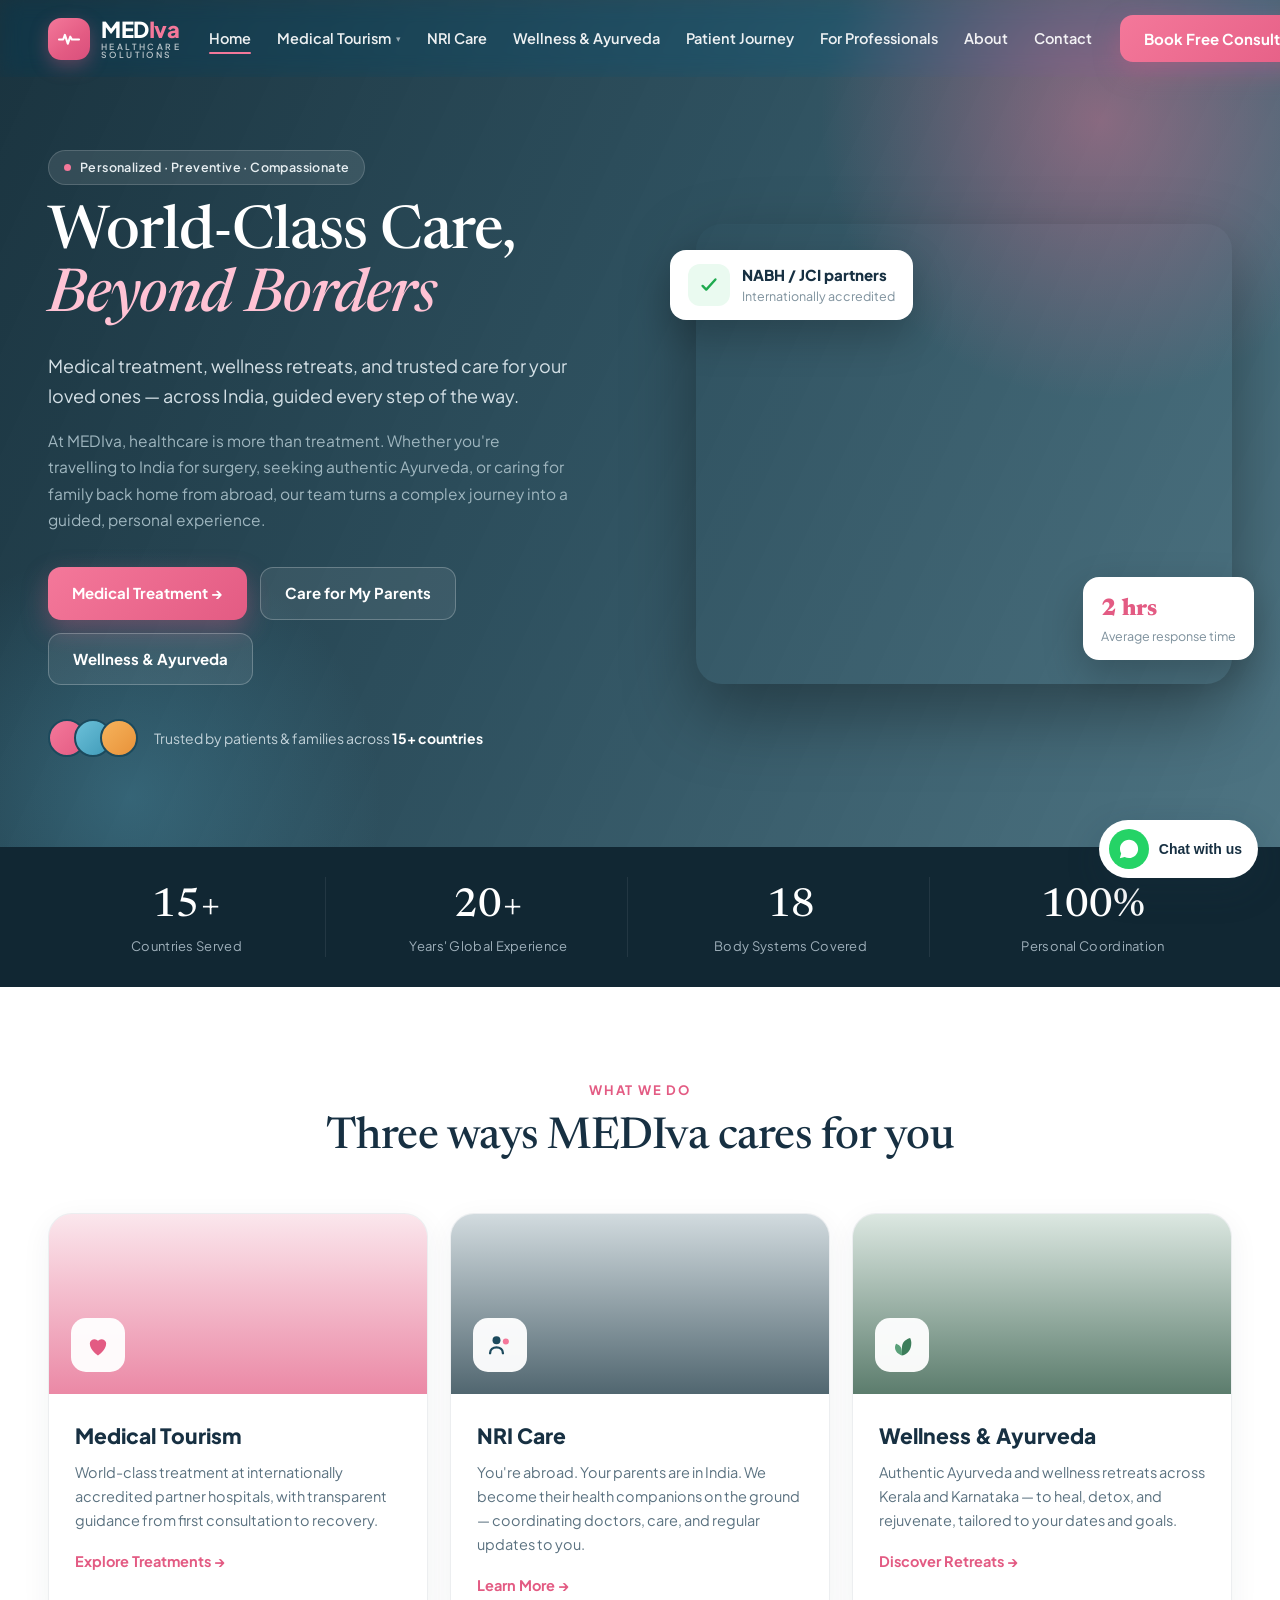
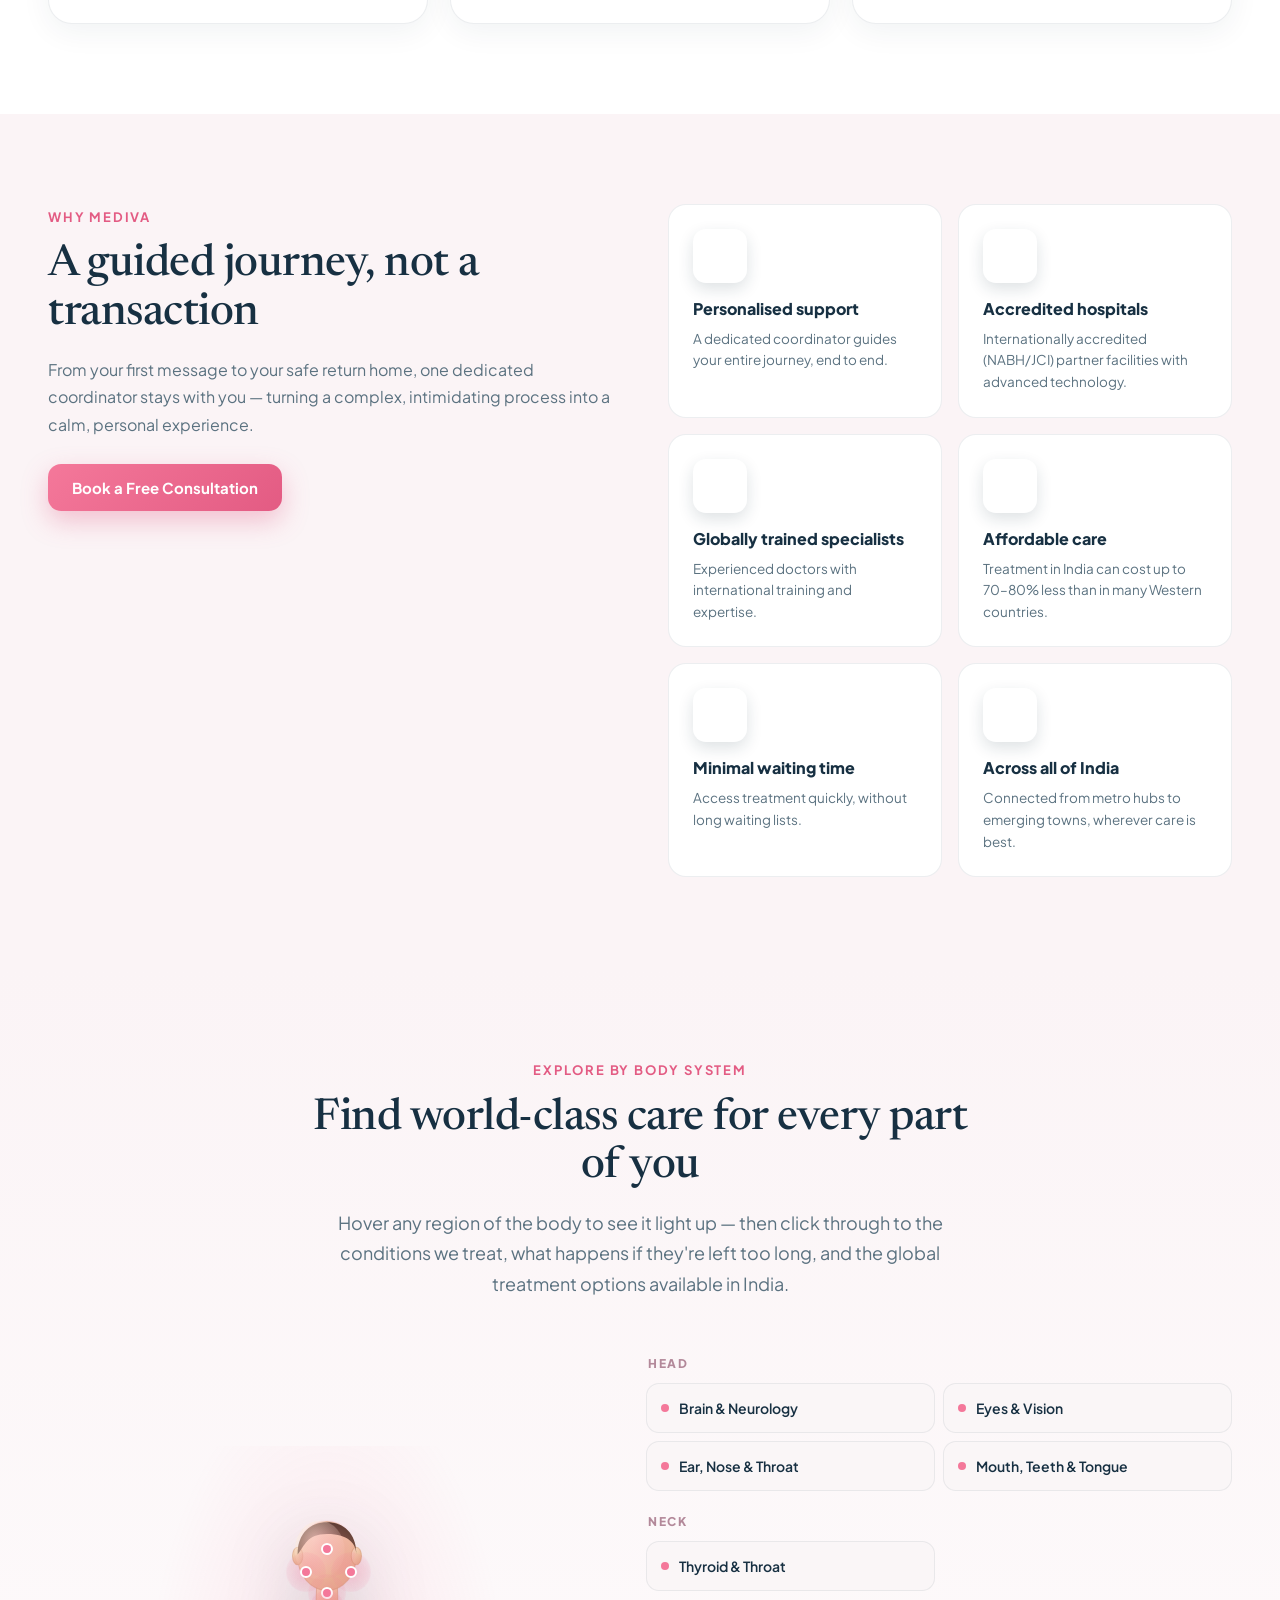
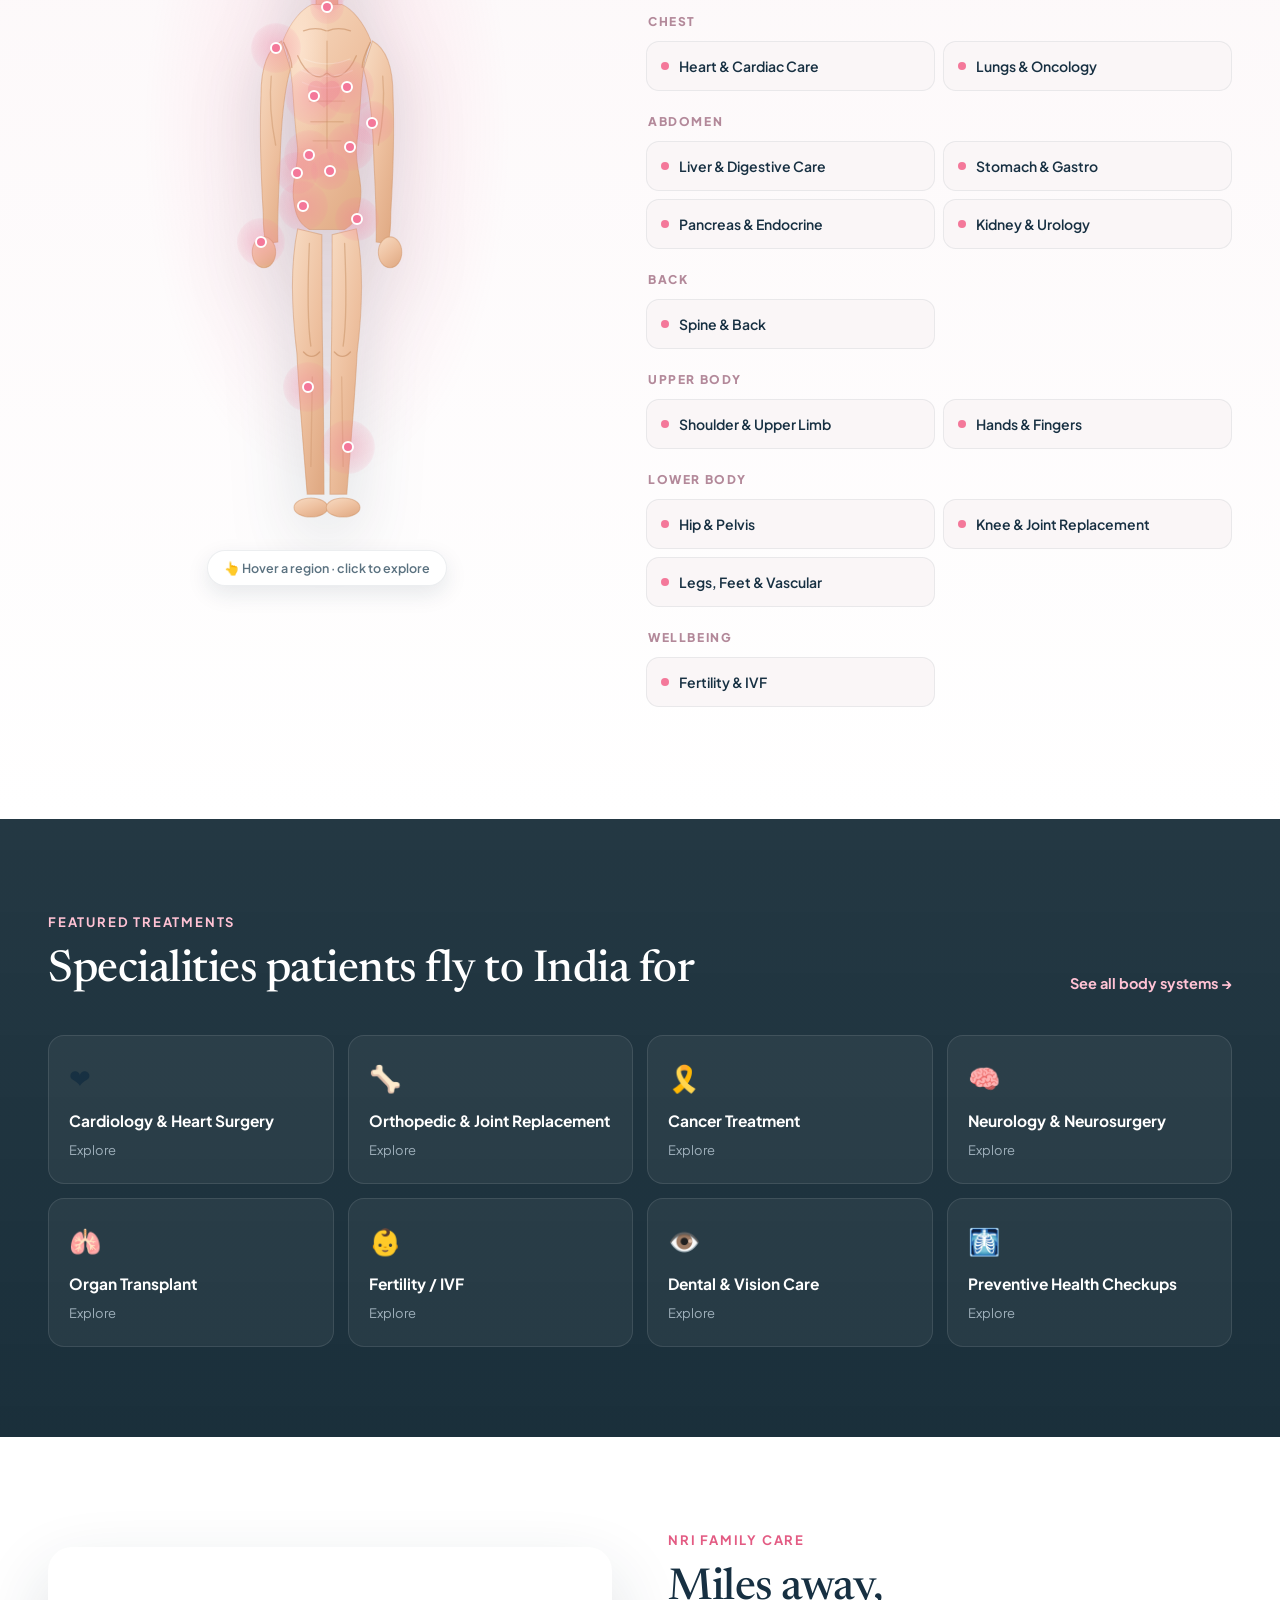
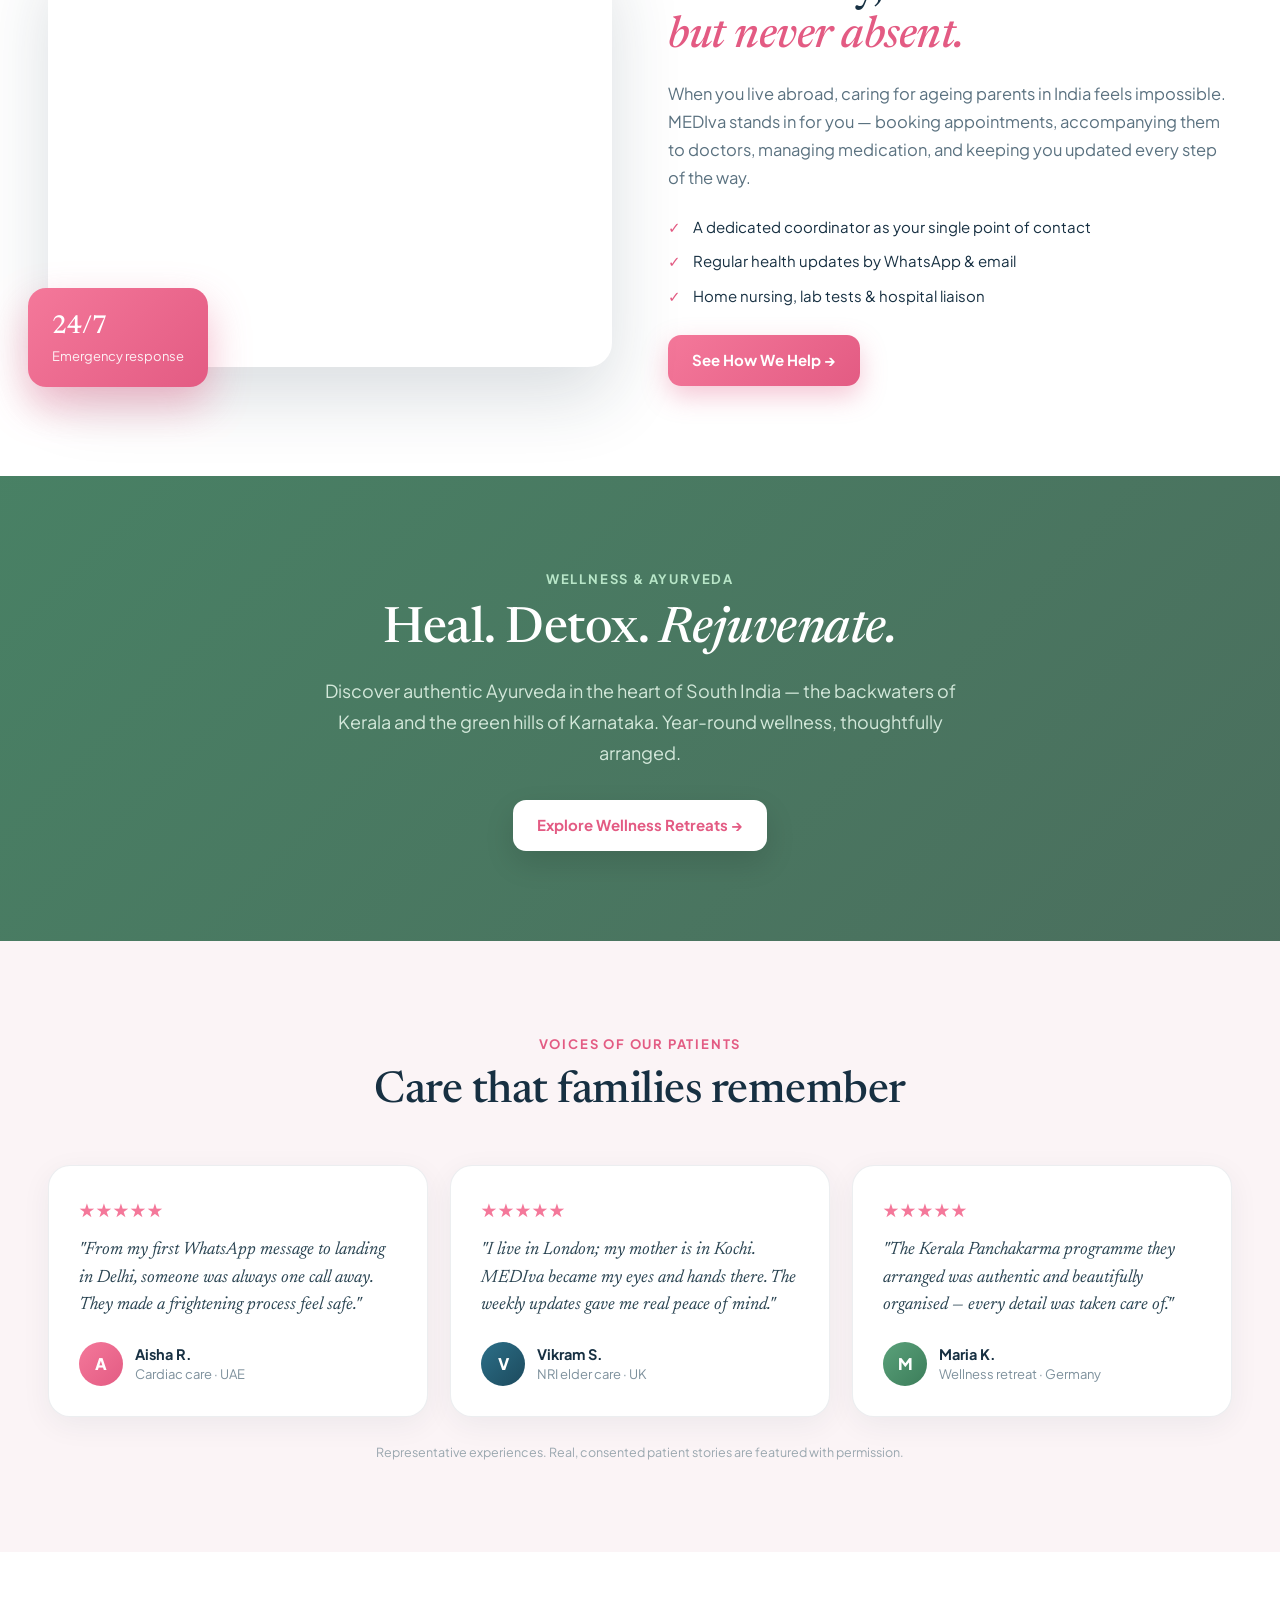
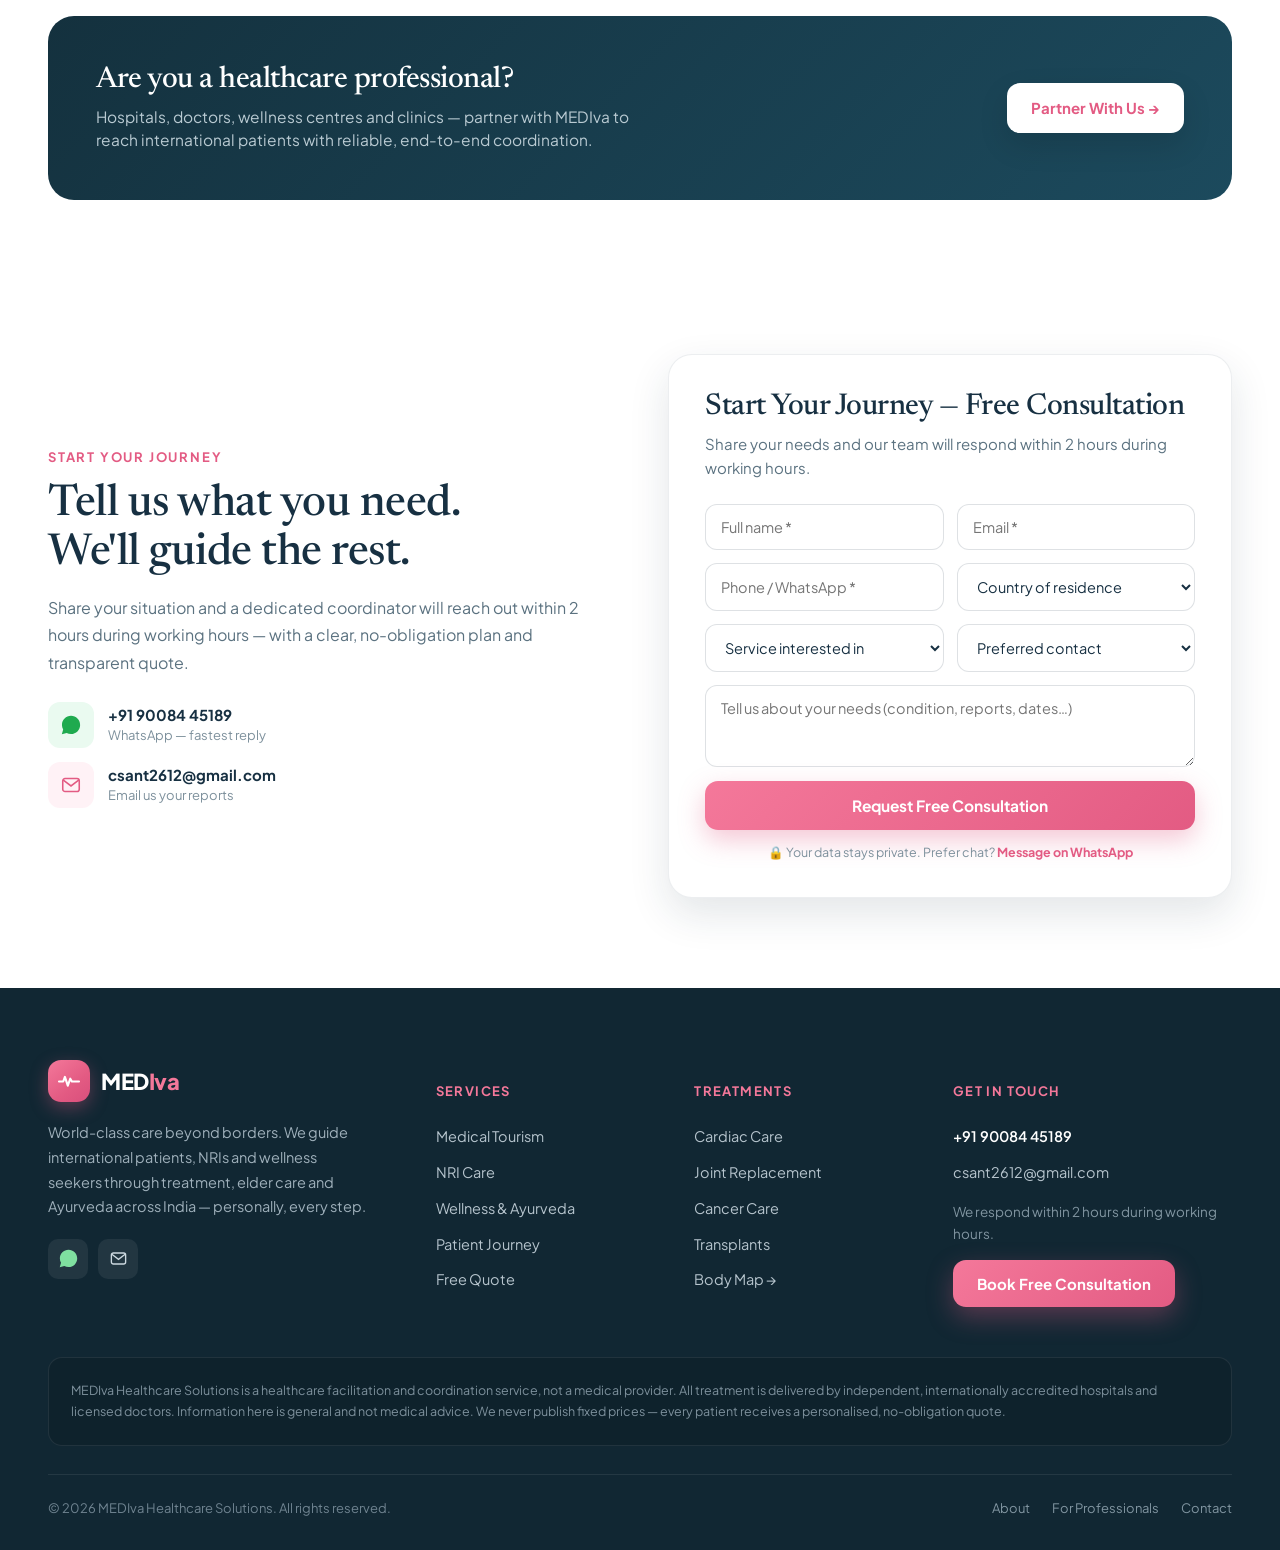
==== index.html @ e484f948 "Add files via upload" ====
<!DOCTYPE html>
<html lang="en">
<head>
<meta charset="utf-8">
<meta name="viewport" content="width=device-width, initial-scale=1">
<title>MEDIva Healthcare Solutions — World-Class Care, Beyond Borders</title>
<meta name="description" content="Medical tourism, NRI elder care, and authentic Ayurveda wellness across India. Accredited hospitals, transparent pricing, personal guidance from first message to safe return home.">
<link rel="icon" type="image/svg+xml" href="assets/img/favicon.svg">
<link rel="preconnect" href="https://fonts.googleapis.com">
<link rel="preconnect" href="https://fonts.gstatic.com" crossorigin>
<link href="https://fonts.googleapis.com/css2?family=Newsreader:ital,opsz,wght@0,6..72,400;0,6..72,500;0,6..72,600;1,6..72,400;1,6..72,500&family=Plus+Jakarta+Sans:wght@400;500;600;700;800&display=swap" rel="stylesheet">
<link rel="stylesheet" href="assets/css/styles.css">
</head>
<body data-active="Home" data-hero-transparent>
<header id="site-header"></header>
<main>

<section class="hero" style="background:linear-gradient(115deg,rgba(18,44,56,.97),rgba(24,62,78,.9) 48%,rgba(34,82,100,.8)),url(https://images.unsplash.com/photo-1519494026892-80bbd2d6fd0d?auto=format&fit=crop&w=1600&q=70) center/cover">
  <div class="container">
    <div class="hero-grid">
      <div>
        <span class="badge lower"><span class="dot"></span>Personalized · Preventive · Compassionate</span>
        <h1 class="display on-dark">World-Class Care, <span class="italic">Beyond Borders</span></h1>
        <p class="lead on-dark" style="margin:22px 0 16px;max-width:540px">Medical treatment, wellness retreats, and trusted care for your loved ones — across India, guided every step of the way.</p>
        <p style="font-size:15.5px;line-height:1.7;color:#9fb6bf;max-width:520px">At MEDIva, healthcare is more than treatment. Whether you're travelling to India for surgery, seeking authentic Ayurveda, or caring for family back home from abroad, our team turns a complex journey into a guided, personal experience.</p>
        <div class="hero-cta">
          <a class="btn btn-primary" href="medical-tourism.html">Medical Treatment →</a>
          <a class="btn btn-ghost" href="nri-care.html">Care for My Parents</a>
          <a class="btn btn-ghost" href="wellness.html">Wellness & Ayurveda</a>
        </div>
        <div class="hero-trust">
          <div class="avatars"><span style="background:linear-gradient(135deg,#f4789a,#e35b83)"></span><span style="background:linear-gradient(135deg,#6cc1da,#3f9ab8)"></span><span style="background:linear-gradient(135deg,#f6b35c,#e8923a)"></span></div>
          <span style="font-size:14px;color:#c2d2d9">Trusted by patients & families across <strong style="color:#fff">15+ countries</strong></span>
        </div>
      </div>
      <div style="position:relative">
        <div class="hero-photo" style="background-image:url(https://images.unsplash.com/photo-1631815588090-d4bfec5b1ccb?auto=format&fit=crop&w=1100&q=72)"></div>
        <div class="float-card" style="top:26px;left:-26px;display:flex;align-items:center;gap:12px">
          <span style="width:42px;height:42px;border-radius:12px;background:#eafaf0;display:inline-flex;align-items:center;justify-content:center"><svg width="22" height="22" viewBox="0 0 24 24" fill="none"><path d="M5 13l4 4 10-11" stroke="#1faa4f" stroke-width="2.6" stroke-linecap="round" stroke-linejoin="round"/></svg></span>
          <div><div style="font-weight:800;font-size:15px;color:#173042">NABH / JCI partners</div><div style="font-size:12.5px;color:#7d909c">Internationally accredited</div></div>
        </div>
        <div class="float-card" style="bottom:24px;right:-22px"><div style="font-weight:800;font-size:24px;color:#e35b83;font-family:var(--serif)">2&nbsp;hrs</div><div style="font-size:12.5px;color:#7d909c">Average response time</div></div>
      </div>
    </div>
  </div>
</section>

<section class="counters"><div class="container"><div class="counters-grid">
  <div class="counter"><div class="num" data-count="15" data-suffix="+">15+</div><div class="lbl">Countries Served</div></div>
  <div class="counter"><div class="num" data-count="20" data-suffix="+">20+</div><div class="lbl">Years' Global Experience</div></div>
  <div class="counter"><div class="num" data-count="18" data-suffix="">18</div><div class="lbl">Body Systems Covered</div></div>
  <div class="counter"><div class="num">100%</div><div class="lbl">Personal Coordination</div></div>
</div></div></section>

<section class="section"><div class="container">
  <div class="text-center measure" style="margin-bottom:50px"><span class="eyebrow">What We Do</span><h2 class="display">Three ways MEDIva cares for you</h2></div>
  <div class="grid cols-3">
    <a class="svc-card" href="medical-tourism.html"><div class="svc-media" style="background-image:linear-gradient(180deg,rgba(227,91,131,.15),rgba(227,91,131,.72)),url(https://images.unsplash.com/photo-1551601651-2a8555f1a136?auto=format&fit=crop&w=800&q=70)"><span class="icon"><svg width="28" height="28" viewBox="0 0 24 24" fill="none"><path d="M12 21s-7-4.5-7-10a4 4 0 0 1 7-2.6A4 4 0 0 1 19 11c0 5.5-7 10-7 10z" fill="#e35b83"/></svg></span></div><div class="svc-body"><h3>Medical Tourism</h3><p>World-class treatment at internationally accredited partner hospitals, with transparent guidance from first consultation to recovery.</p><span class="svc-link">Explore Treatments <span class="arrow">→</span></span></div></a>
    <a class="svc-card" href="nri-care.html"><div class="svc-media" style="background-image:linear-gradient(180deg,rgba(28,74,93,.2),rgba(20,49,62,.74)),url(https://images.unsplash.com/photo-1576765608535-5f04d1e3f289?auto=format&fit=crop&w=800&q=70)"><span class="icon"><svg width="28" height="28" viewBox="0 0 24 24" fill="none"><circle cx="9" cy="8" r="3.4" fill="#1c4a5d"/><path d="M3.5 19c0-3 2.5-5 5.5-5s5.5 2 5.5 5" stroke="#1c4a5d" stroke-width="2" stroke-linecap="round"/><circle cx="17" cy="9" r="2.6" fill="#f4789a"/></svg></span></div><div class="svc-body"><h3>NRI Care</h3><p>You're abroad. Your parents are in India. We become their health companions on the ground — coordinating doctors, care, and regular updates to you.</p><span class="svc-link">Learn More <span class="arrow">→</span></span></div></a>
    <a class="svc-card" href="wellness.html"><div class="svc-media" style="background-image:linear-gradient(180deg,rgba(60,125,90,.18),rgba(35,79,58,.74)),url(https://images.unsplash.com/photo-1544161515-4ab6ce6db874?auto=format&fit=crop&w=800&q=70)"><span class="icon"><svg width="28" height="28" viewBox="0 0 24 24" fill="none"><path d="M12 21c5-1 8-5 8-11 0-2-1-4-1-4s-4 1-6 4c-1.6 2.4-1 8-1 11z" fill="#3c7d5a"/><path d="M12 21c-3-1-6-3-6-7 0-1.5 1-3 1-3s3 1 4 3c1 1.8 1 5 1 7z" fill="#5aa17a"/></svg></span></div><div class="svc-body"><h3>Wellness & Ayurveda</h3><p>Authentic Ayurveda and wellness retreats across Kerala and Karnataka — to heal, detox, and rejuvenate, tailored to your dates and goals.</p><span class="svc-link">Discover Retreats <span class="arrow">→</span></span></div></a>
  </div>
</div></section>

<section class="section bg-tint"><div class="container">
  <div class="split" style="align-items:start">
    <div style="position:sticky;top:110px">
      <span class="eyebrow">Why MEDIva</span><h2 class="display" style="margin-bottom:18px">A guided journey, not a transaction</h2>
      <p class="lead" style="font-size:16px;margin-bottom:26px">From your first message to your safe return home, one dedicated coordinator stays with you — turning a complex, intimidating process into a calm, personal experience.</p>
      <button class="btn btn-primary" data-book>Book a Free Consultation</button>
    </div>
    <div class="grid cols-2 gap-md">
      <div class="feature"><div class="thumb" style="background-image:url(https://images.unsplash.com/photo-1622253692010-333f2da6031d?auto=format&fit=crop&w=200&q=70)"></div><h4>Personalised support</h4><p>A dedicated coordinator guides your entire journey, end to end.</p></div><div class="feature"><div class="thumb" style="background-image:url(https://images.unsplash.com/photo-1538108149393-fbbd81895907?auto=format&fit=crop&w=200&q=70)"></div><h4>Accredited hospitals</h4><p>Internationally accredited (NABH/JCI) partner facilities with advanced technology.</p></div><div class="feature"><div class="thumb" style="background-image:url(https://images.unsplash.com/photo-1612531386530-97286d97c2d2?auto=format&fit=crop&w=200&q=70)"></div><h4>Globally trained specialists</h4><p>Experienced doctors with international training and expertise.</p></div><div class="feature"><div class="thumb" style="background-image:url(https://images.unsplash.com/photo-1576091160550-2173dba999ef?auto=format&fit=crop&w=200&q=70)"></div><h4>Affordable care</h4><p>Treatment in India can cost up to 70–80% less than in many Western countries.</p></div><div class="feature"><div class="thumb" style="background-image:url(https://images.unsplash.com/photo-1519494026892-80bbd2d6fd0d?auto=format&fit=crop&w=200&q=70)"></div><h4>Minimal waiting time</h4><p>Access treatment quickly, without long waiting lists.</p></div><div class="feature"><div class="thumb" style="background-image:url(https://images.unsplash.com/photo-1666214280557-f1b5022eb634?auto=format&fit=crop&w=200&q=70)"></div><h4>Across all of India</h4><p>Connected from metro hubs to emerging towns, wherever care is best.</p></div>
    </div>
  </div>
</div></section>

<section class="section bodymap" id="bodymap"><div class="container">
  <div class="text-center measure" style="margin-bottom:56px"><span class="eyebrow">Explore by Body System</span><h2 class="display">Find world-class care for every part of you</h2><p class="lead" style="margin-top:16px">Hover any region of the body to see it light up — then click through to the conditions we treat, what happens if they're left too long, and the global treatment options available in India.</p></div>
  <div class="bodymap-grid">
    <div class="figure-wrap"><div class="figure" id="bodymap-figure"></div></div>
    <div id="bodymap-list"></div>
  </div>
</div></section>

<section class="section" style="background:linear-gradient(rgba(17,39,51,.92),rgba(17,39,51,.96)),url(https://images.unsplash.com/photo-1581595220892-b0739db3ba8c?auto=format&fit=crop&w=1600&q=70) center/cover">
  <div class="container">
    <div style="display:flex;justify-content:space-between;align-items:flex-end;flex-wrap:wrap;gap:18px;margin-bottom:40px">
      <div><span class="eyebrow on-dark">Featured Treatments</span><h2 class="display on-dark">Specialities patients fly to India for</h2></div>
      <a href="#bodymap" style="font-weight:700;font-size:14.5px;color:#ffc2d4;text-decoration:none">See all body systems →</a>
    </div>
    <div class="grid cols-4 gap-sm">
      <a class="treat-card" href="body-part.html?part=heart"><div class="emoji">❤️</div><h4>Cardiology & Heart Surgery</h4><span>Explore <span class="go">→</span></span></a><a class="treat-card" href="body-part.html?part=knee"><div class="emoji">🦴</div><h4>Orthopedic & Joint Replacement</h4><span>Explore <span class="go">→</span></span></a><a class="treat-card" href="body-part.html?part=lungs"><div class="emoji">🎗️</div><h4>Cancer Treatment</h4><span>Explore <span class="go">→</span></span></a><a class="treat-card" href="body-part.html?part=brain"><div class="emoji">🧠</div><h4>Neurology & Neurosurgery</h4><span>Explore <span class="go">→</span></span></a><a class="treat-card" href="body-part.html?part=kidney"><div class="emoji">🫁</div><h4>Organ Transplant</h4><span>Explore <span class="go">→</span></span></a><a class="treat-card" href="body-part.html?part=fertility"><div class="emoji">👶</div><h4>Fertility / IVF</h4><span>Explore <span class="go">→</span></span></a><a class="treat-card" href="body-part.html?part=eyes"><div class="emoji">👁️</div><h4>Dental & Vision Care</h4><span>Explore <span class="go">→</span></span></a><a class="treat-card" href="body-part.html?part=stomach"><div class="emoji">🩻</div><h4>Preventive Health Checkups</h4><span>Explore <span class="go">→</span></span></a>
    </div>
  </div>
</section>

<section class="section"><div class="container">
  <div class="split">
    <div style="position:relative">
      <div class="split-photo" style="background-image:url(https://images.unsplash.com/photo-1576765608535-5f04d1e3f289?auto=format&fit=crop&w=1000&q=72)"></div>
      <div style="position:absolute;bottom:-20px;left:-20px;background:linear-gradient(135deg,#f4789a,#e35b83);border-radius:18px;padding:20px 24px;box-shadow:0 18px 40px rgba(227,91,131,.4);color:#fff"><div style="font-family:var(--serif);font-size:26px;font-weight:500">24/7</div><div style="font-size:13px;opacity:.9">Emergency response</div></div>
    </div>
    <div>
      <span class="eyebrow">NRI Family Care</span>
      <h2 class="display" style="margin-bottom:18px">Miles away,<br><span class="italic">but never absent.</span></h2>
      <p class="lead" style="font-size:16.5px;margin-bottom:24px">When you live abroad, caring for ageing parents in India feels impossible. MEDIva stands in for you — booking appointments, accompanying them to doctors, managing medication, and keeping you updated every step of the way.</p>
      <ul class="checklist" style="margin-bottom:28px">
        <li><span class="tick">✓</span><span>A dedicated coordinator as your single point of contact</span></li>
        <li><span class="tick">✓</span><span>Regular health updates by WhatsApp & email</span></li>
        <li><span class="tick">✓</span><span>Home nursing, lab tests & hospital liaison</span></li>
      </ul>
      <a class="btn btn-primary" href="nri-care.html">See How We Help →</a>
    </div>
  </div>
</div></section>

<section class="section" style="background:linear-gradient(135deg,rgba(47,111,79,.88),rgba(35,79,58,.82)),url(https://images.unsplash.com/photo-1506126613408-eca07ce68773?auto=format&fit=crop&w=1600&q=70) center/cover">
  <div class="container-narrow text-center">
    <span class="eyebrow on-green">Wellness & Ayurveda</span>
    <h2 class="display on-dark" style="font-size:clamp(34px,4vw,50px)">Heal. Detox. <span class="italic" style="color:#fff">Rejuvenate.</span></h2>
    <p class="lead on-dark" style="color:#d3e8da;margin:18px auto 32px;max-width:660px">Discover authentic Ayurveda in the heart of South India — the backwaters of Kerala and the green hills of Karnataka. Year-round wellness, thoughtfully arranged.</p>
    <a class="btn btn-white" href="wellness.html">Explore Wellness Retreats →</a>
  </div>
</section>

<section class="section bg-tint"><div class="container">
  <div class="text-center measure" style="margin-bottom:48px"><span class="eyebrow">Voices of Our Patients</span><h2 class="display">Care that families remember</h2></div>
  <div class="grid cols-3">
    <div class="quote-card"><div class="stars">★★★★★</div><p>"From my first WhatsApp message to landing in Delhi, someone was always one call away. They made a frightening process feel safe."</p><div class="quote-who"><span class="quote-av" style="background:linear-gradient(135deg,#f4789a,#e35b83)">A</span><div><div class="nm">Aisha R.</div><div class="mt">Cardiac care · UAE</div></div></div></div><div class="quote-card"><div class="stars">★★★★★</div><p>"I live in London; my mother is in Kochi. MEDIva became my eyes and hands there. The weekly updates gave me real peace of mind."</p><div class="quote-who"><span class="quote-av" style="background:linear-gradient(135deg,#2c6f88,#1c4a5d)">V</span><div><div class="nm">Vikram S.</div><div class="mt">NRI elder care · UK</div></div></div></div><div class="quote-card"><div class="stars">★★★★★</div><p>"The Kerala Panchakarma programme they arranged was authentic and beautifully organised — every detail was taken care of."</p><div class="quote-who"><span class="quote-av" style="background:linear-gradient(135deg,#5aa17a,#3c7d5a)">M</span><div><div class="nm">Maria K.</div><div class="mt">Wellness retreat · Germany</div></div></div></div>
  </div>
  <p class="text-center" style="font-size:12.5px;color:#9aa7af;margin-top:26px">Representative experiences. Real, consented patient stories are featured with permission.</p>
</div></section>

<section class="section-sm"><div class="container"><div class="pro-strip">
  <div><h3 class="display on-dark" style="font-size:30px;margin-bottom:8px">Are you a healthcare professional?</h3><p style="font-size:15.5px;color:#b9cad2;max-width:560px">Hospitals, doctors, wellness centres and clinics — partner with MEDIva to reach international patients with reliable, end-to-end coordination.</p></div>
  <a class="btn btn-white" href="professionals.html">Partner With Us →</a>
</div></div></section>

<section class="section"><div class="container">
  <div class="split">
    <div>
      <span class="eyebrow">Start Your Journey</span>
      <h2 class="display" style="margin-bottom:16px">Tell us what you need.<br>We'll guide the rest.</h2>
      <p class="lead" style="font-size:16px;margin-bottom:26px">Share your situation and a dedicated coordinator will reach out within 2 hours during working hours — with a clear, no-obligation plan and transparent quote.</p>
      <div style="display:flex;flex-direction:column;gap:14px">
        <a href="https://wa.me/919008445189?text=Hello%20MEDIva!%20I'd%20like%20a%20free%20consultation." target="_blank" rel="noopener" style="display:flex;align-items:center;gap:14px;text-decoration:none"><span style="width:46px;height:46px;border-radius:12px;background:#eafaf0;display:inline-flex;align-items:center;justify-content:center"><svg width="22" height="22" viewBox="0 0 24 24" fill="#1faa4f"><path d="M12.04 2C6.58 2 2.13 6.45 2.13 11.91c0 1.75.46 3.45 1.32 4.95L2 22l5.25-1.38c1.45.79 3.08 1.21 4.79 1.21 5.46 0 9.91-4.45 9.91-9.91C21.95 6.45 17.5 2 12.04 2z"/></svg></span><div><div style="font-weight:700;font-size:15px;color:#173042">+91 90084 45189</div><div style="font-size:13px;color:#7d909c">WhatsApp — fastest reply</div></div></a>
        <a href="mailto:csant2612@gmail.com" style="display:flex;align-items:center;gap:14px;text-decoration:none"><span style="width:46px;height:46px;border-radius:12px;background:#fff2f6;display:inline-flex;align-items:center;justify-content:center"><svg width="22" height="22" viewBox="0 0 24 24" fill="none"><rect x="3" y="5" width="18" height="14" rx="2.5" stroke="#e35b83" stroke-width="1.7"/><path d="M4 7l8 6 8-6" stroke="#e35b83" stroke-width="1.7" stroke-linecap="round"/></svg></span><div><div style="font-weight:700;font-size:15px;color:#173042">csant2612@gmail.com</div><div style="font-size:13px;color:#7d909c">Email us your reports</div></div></a>
      </div>
    </div>
    <div data-enquiry-wrap>
  <div class="form-card" data-enquiry data-service="">
    <h3 class="display" style="font-size:30px;margin-bottom:8px">Start Your Journey — Free Consultation</h3>
    <p style="font-size:15px;color:var(--slate);line-height:1.6;margin-bottom:24px">Share your needs and our team will respond within 2 hours during working hours.</p>
    <div class="form-row"><input class="field" name="name" placeholder="Full name *"><input class="field" name="email" placeholder="Email *"></div>
    <div class="form-row"><input class="field" name="phone" placeholder="Phone / WhatsApp *">
      <select class="field" name="country"><option value="">Country of residence</option><option>UAE</option><option>UK</option><option>Nigeria</option><option>Kenya</option><option>USA</option><option>Canada</option><option>Germany</option><option>Australia</option><option>India</option><option>Other</option></select></div>
    <div class="form-row"><select class="field" name="service"><option value="">Service interested in</option><option>Medical Treatment</option><option>NRI Care</option><option>Wellness & Ayurveda</option><option>Professional Partnership</option></select>
      <select class="field" name="contact"><option value="">Preferred contact</option><option>WhatsApp</option><option>Email</option><option>Call</option></select></div>
    <textarea class="field" name="message" rows="3" placeholder="Tell us about your needs (condition, reports, dates…)" style="margin-bottom:8px"></textarea>
    <div class="form-error hidden" data-err></div>
    <button class="btn btn-primary btn-block btn-lg" type="button" data-submit>Request Free Consultation</button>
    <p class="form-note">🔒 Your data stays private. Prefer chat? <a href="https://wa.me/919008445189?text=Hello%20MEDIva!%20I'd%20like%20a%20free%20consultation." target="_blank" rel="noopener">Message on WhatsApp</a></p>
  </div>
  <div class="form-card form-success hidden" data-enquiry-success>
    <div class="ok"><svg width="34" height="34" viewBox="0 0 24 24" fill="none"><path d="M5 13l4 4 10-11" stroke="#1faa4f" stroke-width="2.6" stroke-linecap="round" stroke-linejoin="round"/></svg></div>
    <h3 class="display" style="font-size:26px;margin-bottom:10px">Thank you — message ready to send</h3>
    <p style="font-size:14.5px;line-height:1.65;color:var(--slate);margin:0 auto 20px;max-width:360px">Your request has reached the MEDIva team. We'll respond within 2 hours during working hours.</p>
    <a class="btn" style="background:#25d366;color:#fff" data-wa-final href="https://wa.me/919008445189?text=Hello%20MEDIva!%20I'd%20like%20a%20free%20consultation." target="_blank" rel="noopener">Also message on WhatsApp</a>
  </div>
</div>
  </div>
</div></section>

</main>
<footer id="site-footer"></footer>
<div id="site-chrome"></div>
<script src="assets/js/main.js"></script>
</body>
</html>
---- assets/css/styles.css ----
/* ===========================================================
   MEDIva Healthcare Solutions — production stylesheet
   Palette: pink #f4789a / #e35b83 · ink #173042 · cloud #fbf4f6
   Fonts: Newsreader (serif display) + Plus Jakarta Sans (UI)
   =========================================================== */

:root {
  --pink: #f4789a;
  --pink-deep: #e35b83;
  --pink-soft: #fff2f6;
  --pink-tint: #fbf4f6;
  --ink: #173042;
  --ink-2: #1c4a5d;
  --slate: #5b7280;
  --slate-2: #7d909c;
  --line: rgba(23, 48, 66, .08);
  --green: #3c7d5a;
  --green-2: #2f6f4f;
  --wa: #25d366;
  --shadow-sm: 0 8px 30px rgba(23, 48, 66, .06);
  --shadow-md: 0 16px 40px rgba(23, 48, 66, .12);
  --shadow-lg: 0 30px 70px rgba(23, 48, 66, .16);
  --maxw: 1240px;
  --maxw-narrow: 1080px;
  --serif: 'Newsreader', Georgia, serif;
  --sans: 'Plus Jakarta Sans', system-ui, sans-serif;
}

* { box-sizing: border-box; }
html { scroll-behavior: smooth; }
body {
  margin: 0;
  font-family: var(--sans);
  color: var(--ink);
  background: #fff;
  -webkit-font-smoothing: antialiased;
  line-height: 1.5;
}
img { max-width: 100%; display: block; }
a { color: inherit; }
h1, h2, h3, h4 { margin: 0; }
p { margin: 0; }
ul { margin: 0; padding: 0; list-style: none; }

/* ---------- layout primitives ---------- */
.container { max-width: var(--maxw); margin: 0 auto; padding: 0 28px; }
.container-narrow { max-width: var(--maxw-narrow); margin: 0 auto; padding: 0 28px; }
.section { padding: 90px 0; }
.section-sm { padding: 64px 0; }
.bg-tint { background: var(--pink-tint); }
.bg-ink { background: var(--ink); }
.text-center { text-align: center; }
.measure { max-width: 680px; margin-left: auto; margin-right: auto; }
.measure-wide { max-width: 720px; margin-left: auto; margin-right: auto; }

.eyebrow {
  display: inline-block;
  font-weight: 700; font-size: 13px;
  letter-spacing: 1.8px; text-transform: uppercase;
  color: var(--pink-deep); margin-bottom: 14px;
}
.eyebrow.on-dark { color: #ffc2d4; }
.eyebrow.on-green { color: #b8e6c8; }

.display {
  font-family: var(--serif); font-weight: 500; letter-spacing: -.5px;
  line-height: 1.1; color: var(--ink);
}
h1.display { font-size: clamp(38px, 5.4vw, 60px); line-height: 1.05; letter-spacing: -1px; }
h2.display { font-size: clamp(30px, 3.6vw, 44px); }
h3.display { font-size: clamp(24px, 2.6vw, 32px); }
.display .italic { font-style: italic; color: var(--pink-deep); }
.on-dark { color: #fff; }
.on-dark .italic { color: #ffc2d4; }
.lead { font-size: 18px; line-height: 1.7; color: var(--slate); }
.lead.on-dark { color: #d4e0e6; }

/* ---------- buttons ---------- */
.btn {
  display: inline-flex; align-items: center; gap: 8px;
  font-family: var(--sans); font-weight: 700; font-size: 15px;
  padding: 14px 24px; border-radius: 13px; border: none;
  cursor: pointer; text-decoration: none; transition: transform .2s, box-shadow .2s, background .2s;
  white-space: nowrap;
}
.btn-primary { color: #fff; background: linear-gradient(135deg, var(--pink), var(--pink-deep)); box-shadow: 0 10px 26px rgba(227, 91, 131, .34); }
.btn-primary:hover { transform: translateY(-2px); box-shadow: 0 14px 32px rgba(227, 91, 131, .44); }
.btn-white { color: var(--pink-deep); background: #fff; box-shadow: 0 12px 30px rgba(0, 0, 0, .12); }
.btn-white:hover { transform: translateY(-2px); }
.btn-ghost { color: #fff; background: rgba(255, 255, 255, .08); border: 1px solid rgba(255, 255, 255, .24); }
.btn-ghost:hover { background: rgba(255, 255, 255, .18); }
.btn-ink { color: var(--ink); background: #fff; }
.btn-block { width: 100%; justify-content: center; }
.btn-lg { padding: 15px 28px; font-size: 15.5px; }

/* ---------- header / nav ---------- */
.site-header {
  position: fixed; top: 0; left: 0; right: 0; z-index: 1000;
  transition: background .25s, box-shadow .25s, padding .25s;
  background: rgba(255, 255, 255, .9); box-shadow: 0 4px 24px rgba(23, 48, 66, .08);
  -webkit-backdrop-filter: saturate(140%) blur(10px); backdrop-filter: saturate(140%) blur(10px);
}
.site-header.transparent { background: transparent; box-shadow: none; }
.nav {
  max-width: var(--maxw); margin: 0 auto; padding: 15px 28px;
  display: grid; grid-template-columns: 1fr auto 1fr; align-items: center; gap: 16px;
  transition: padding .25s;
}
.site-header.scrolled .nav { padding: 9px 28px; }
.brand { display: inline-flex; align-items: center; gap: 11px; text-decoration: none; justify-self: start; }
.brand-mark {
  width: 42px; height: 42px; border-radius: 13px; flex: none;
  background: linear-gradient(140deg, var(--pink), var(--pink-deep) 60%, #d94f7c);
  display: inline-flex; align-items: center; justify-content: center;
  box-shadow: 0 6px 18px rgba(227, 91, 131, .35);
}
.brand-text { display: flex; flex-direction: column; line-height: 1; }
.brand-name { font-family: var(--sans); font-weight: 800; font-size: 22px; letter-spacing: -.5px; color: var(--ink); }
.brand-name .accent { color: var(--pink); }
.brand-sub { font-weight: 600; font-size: 8.5px; letter-spacing: 2.4px; text-transform: uppercase; color: var(--slate-2); margin-top: 3px; }
.site-header.transparent .brand-name { color: #fff; }
.site-header.transparent .brand-sub { color: rgba(255, 255, 255, .7); }

.nav-menu { justify-self: center; display: flex; align-items: center; gap: 2px; }
.nav-item { position: relative; }
.nav-link {
  position: relative; display: inline-flex; align-items: center; gap: 5px;
  padding: 9px 12px; font-weight: 600; font-size: 14.5px; color: var(--ink);
  text-decoration: none; border-radius: 9px; white-space: nowrap;
}
.site-header.transparent .nav-link { color: rgba(255, 255, 255, .92); }
.nav-link .caret { font-size: 9px; opacity: .6; }
.nav-link::after {
  content: ""; position: absolute; left: 12px; right: 12px; bottom: 4px;
  height: 2px; background: var(--pink); border-radius: 2px;
  transform: scaleX(0); transform-origin: left; transition: transform .22s;
}
.nav-link:hover::after, .nav-link.active::after { transform: scaleX(1); }
.nav-link.active { color: var(--pink-deep); }

.nav-drop {
  position: absolute; top: 100%; left: 50%; transform: translateX(-50%) translateY(8px);
  padding-top: 10px; opacity: 0; visibility: hidden; pointer-events: none;
  transition: opacity .18s, transform .18s, visibility .18s;
}
.nav-item:hover .nav-drop { opacity: 1; visibility: visible; transform: translateX(-50%) translateY(0); pointer-events: auto; }
.nav-drop-inner {
  background: #fff; border-radius: 16px; box-shadow: 0 18px 50px rgba(23, 48, 66, .16);
  border: 1px solid rgba(23, 48, 66, .07); padding: 8px; min-width: 250px;
}
.nav-drop a {
  display: block; padding: 11px 14px; border-radius: 10px;
  font-weight: 600; font-size: 14px; color: var(--ink); text-decoration: none;
  transition: background .15s, color .15s;
}
.nav-drop a:hover { background: var(--pink-soft); color: var(--pink-deep); }

.nav-actions { justify-self: end; display: flex; align-items: center; gap: 10px; }
.nav-wa {
  width: 42px; height: 42px; border-radius: 11px; display: none;
  align-items: center; justify-content: center;
  background: rgba(37, 211, 102, .13); border: 1px solid rgba(37, 211, 102, .27);
}
.burger { display: none; border: none; background: transparent; cursor: pointer; padding: 8px; }
.burger span { display: block; width: 24px; height: 2.5px; background: var(--ink); border-radius: 2px; margin: 5px 0; transition: background .2s; }
.site-header.transparent .burger span { background: #fff; }

.mobile-menu { display: none; background: #fff; border-top: 1px solid var(--line); padding: 12px 20px 22px; box-shadow: var(--shadow-md); }
.mobile-menu.open { display: block; }
.mobile-menu a { display: block; padding: 13px 8px; font-weight: 700; font-size: 16px; color: var(--ink); text-decoration: none; border-bottom: 1px solid var(--line); }
.mobile-menu .btn { margin-top: 16px; }

@media (max-width: 1080px) {
  .nav-menu { display: none; }
  .burger { display: block; }
  .nav .btn-book { display: none; }
  .nav-wa { display: inline-flex; }
}

/* ---------- hero ---------- */
.hero { position: relative; overflow: hidden; padding: 150px 0 90px; background: var(--ink); }
.hero-page { padding: 128px 0 72px; }
.hero::before, .hero::after { content: ""; position: absolute; border-radius: 50%; pointer-events: none; }
.hero::before { top: -180px; right: -120px; width: 600px; height: 600px; background: radial-gradient(circle, rgba(244, 120, 154, .42), transparent 66%); }
.hero::after { bottom: -220px; left: -140px; width: 540px; height: 540px; background: radial-gradient(circle, rgba(91, 180, 210, .28), transparent 66%); }
.hero > .container, .hero > .container-narrow { position: relative; z-index: 2; }
.hero-grid { display: grid; grid-template-columns: 1.05fr .95fr; gap: 56px; align-items: center; }
.hero-photo { width: 100%; height: 460px; border-radius: 26px; background-size: cover; background-position: center; box-shadow: 0 30px 70px rgba(0, 0, 0, .35); }

.badge {
  display: inline-flex; align-items: center; gap: 9px;
  background: rgba(244, 120, 154, .18); border: 1px solid rgba(244, 120, 154, .3);
  border-radius: 40px; padding: 7px 15px; margin-bottom: 18px;
  font-size: 12.5px; font-weight: 700; letter-spacing: 1.2px; text-transform: uppercase; color: #ffc2d4;
}
.badge .dot { width: 7px; height: 7px; border-radius: 50%; background: var(--pink); }
.badge.lower { text-transform: none; letter-spacing: .4px; font-weight: 600; color: #e7eef1; background: rgba(255, 255, 255, .1); border-color: rgba(255, 255, 255, .16); }

.hero-cta { display: flex; gap: 13px; flex-wrap: wrap; margin-top: 34px; }
.hero-trust { display: flex; align-items: center; gap: 16px; margin-top: 34px; }
.avatars { display: flex; }
.avatars span { width: 38px; height: 38px; border-radius: 50%; border: 2px solid var(--ink-2); }
.avatars span + span { margin-left: -12px; }

.float-card { position: absolute; background: #fff; border-radius: 16px; padding: 14px 18px; box-shadow: 0 16px 40px rgba(0, 0, 0, .22); }

/* ---------- counters band ---------- */
.counters { background: #112733; }
.counters-grid { display: grid; grid-template-columns: repeat(4, 1fr); gap: 24px; padding: 30px 0; }
.counter { text-align: center; }
.counter:not(:last-child) { border-right: 1px solid rgba(255, 255, 255, .08); }
.counter .num { font-family: var(--serif); font-weight: 500; font-size: 40px; color: #fff; }
.counter .lbl { font-size: 13px; color: #9fb0bb; letter-spacing: .3px; }

/* ---------- grids & cards ---------- */
.grid { display: grid; gap: 22px; }
.cols-2 { grid-template-columns: repeat(2, 1fr); }
.cols-3 { grid-template-columns: repeat(3, 1fr); }
.cols-4 { grid-template-columns: repeat(4, 1fr); }
.cols-5 { grid-template-columns: repeat(5, 1fr); }
.gap-sm { gap: 14px; }
.gap-md { gap: 16px; }

.card { background: #fff; border: 1px solid var(--line); border-radius: 22px; box-shadow: var(--shadow-sm); }
.card-pad { padding: 30px; }

.svc-card { background: #fff; border: 1px solid var(--line); border-radius: 24px; overflow: hidden; box-shadow: var(--shadow-sm); transition: transform .25s, box-shadow .25s; text-decoration: none; display: block; }
.svc-card:hover { transform: translateY(-6px); box-shadow: var(--shadow-lg); }
.svc-media { height: 180px; position: relative; display: flex; align-items: flex-end; padding: 22px; background-size: cover; background-position: center; }
.svc-media .icon { position: relative; width: 54px; height: 54px; border-radius: 15px; background: rgba(255, 255, 255, .95); display: inline-flex; align-items: center; justify-content: center; }
.svc-body { padding: 26px; }
.svc-body h3 { font-size: 21px; font-weight: 800; color: var(--ink); margin-bottom: 10px; }
.svc-body p { font-size: 14.5px; line-height: 1.65; color: var(--slate); margin-bottom: 16px; }
.svc-link { font-weight: 700; font-size: 14.5px; color: var(--pink-deep); }
.svc-card:hover .arrow { transform: translateX(4px); }
.arrow { display: inline-block; transition: transform .2s; }

.feature { background: #fff; border: 1px solid var(--line); border-radius: 18px; padding: 24px; }
.feature .thumb { width: 54px; height: 54px; border-radius: 13px; margin-bottom: 14px; background-size: cover; background-position: center; box-shadow: 0 6px 16px rgba(23, 48, 66, .14); }
.feature .ic { width: 46px; height: 46px; border-radius: 12px; background: var(--pink-soft); display: inline-flex; align-items: center; justify-content: center; font-size: 22px; margin-bottom: 14px; }
.feature h4 { font-size: 16px; font-weight: 800; color: var(--ink); margin-bottom: 7px; }
.feature p { font-size: 13.5px; line-height: 1.6; color: var(--slate); }

.treat-card { background: rgba(255, 255, 255, .05); border: 1px solid rgba(255, 255, 255, .1); border-radius: 16px; padding: 22px 20px; text-decoration: none; display: block; transition: background .22s, border-color .22s, transform .22s, box-shadow .22s; }
.treat-card .emoji { font-size: 26px; margin-bottom: 14px; }
.treat-card h4 { font-size: 15.5px; font-weight: 700; color: #fff; margin-bottom: 6px; line-height: 1.3; }
.treat-card span { font-size: 13px; color: #9fb0bb; }
.treat-card:hover { background: #fff; border-color: var(--pink); transform: translateY(-3px); box-shadow: var(--shadow-md); }
.treat-card:hover h4, .treat-card:hover span { color: var(--ink); }

/* on light treatment grid (medical tourism) */
.treat-card.light { background: #fff; border-color: var(--line); }
.treat-card.light h4 { color: var(--ink); }
.treat-card.light span { color: var(--slate-2); }
.treat-card.light:hover { box-shadow: var(--shadow-md); }
.treat-card .go { opacity: 0; transform: translateX(-4px); display: inline-block; transition: all .2s; color: var(--pink-deep); }
.treat-card:hover .go { opacity: 1; transform: translateX(0); }

/* ---------- split / band ---------- */
.split { display: grid; grid-template-columns: 1fr 1fr; gap: 56px; align-items: center; }
.split-photo { width: 100%; height: 420px; border-radius: 24px; background-size: cover; background-position: center; box-shadow: var(--shadow-lg); }
.checklist { display: flex; flex-direction: column; gap: 12px; }
.checklist li { display: flex; align-items: flex-start; gap: 12px; font-size: 15px; color: var(--ink); }
.checklist .tick { color: var(--pink-deep); font-weight: 800; }
.checklist.on-dark li { color: #dde7ec; }
.checklist.on-dark .tick { color: #ffc2d4; }

.cta-band { border-radius: 26px; padding: 56px 40px; text-align: center; background: linear-gradient(135deg, var(--pink), var(--pink-deep)); }
.panel-band { background: linear-gradient(135deg, #14313e, var(--ink-2)); border-radius: 26px; padding: 48px; }

/* ---------- body map ---------- */
.bodymap { background: linear-gradient(180deg, #fbf4f6, #fff); }
.bodymap-grid { display: grid; grid-template-columns: 1fr 1.05fr; gap: 40px; align-items: center; }
.figure-wrap { display: flex; justify-content: center; }
.figure { position: relative; width: 300px; height: 660px; flex: none; }
.figure-glow { position: absolute; inset: -10% -22% 2%; background: radial-gradient(ellipse at 50% 40%, rgba(244, 120, 154, .16), transparent 60%); }
.figure svg { position: absolute; inset: 0; filter: drop-shadow(0 22px 34px rgba(23, 48, 66, .18)); }
.hot { position: absolute; transform: translate(-50%, -50%); text-decoration: none; display: flex; align-items: center; justify-content: center; }
.hot:hover { z-index: 40; }
.blob { border-radius: 50%; display: flex; align-items: center; justify-content: center; transition: transform .32s cubic-bezier(.34, 1.56, .64, 1), background .3s; background: radial-gradient(circle, rgba(244, 120, 154, .34), rgba(244, 120, 154, .12) 65%, transparent 78%); }
.hot:hover .blob { transform: scale(1.32); background: radial-gradient(circle, rgba(244, 120, 154, .55), rgba(244, 120, 154, .24) 60%, transparent 80%); }
.node { width: 12px; height: 12px; border-radius: 50%; background: var(--pink); border: 2.5px solid #fff; animation: bmpulse 2.6s infinite; transition: transform .3s; }
.hot:hover .node { transform: scale(1.25); background: var(--pink-deep); }
@keyframes bmpulse { 0% { box-shadow: 0 0 0 0 rgba(244, 120, 154, .55); } 70% { box-shadow: 0 0 0 9px rgba(244, 120, 154, 0); } 100% { box-shadow: 0 0 0 0 rgba(244, 120, 154, 0); } }
.hot .tip { position: absolute; top: -38px; left: 50%; transform: translateX(-50%) translateY(6px); white-space: nowrap; background: var(--ink); color: #fff; font-weight: 700; font-size: 12px; padding: 6px 11px; border-radius: 9px; opacity: 0; pointer-events: none; transition: opacity .2s, transform .2s; box-shadow: 0 8px 20px rgba(23, 48, 66, .25); }
.hot .tip::after { content: ""; position: absolute; bottom: -5px; left: 50%; transform: translateX(-50%) rotate(45deg); width: 9px; height: 9px; background: var(--ink); }
.hot:hover .tip { opacity: 1; transform: translateX(-50%) translateY(0); }
.figure-hint { position: absolute; left: 50%; bottom: -14px; transform: translateX(-50%); background: #fff; border: 1px solid var(--line); box-shadow: 0 8px 22px rgba(23, 48, 66, .1); border-radius: 40px; padding: 8px 16px; font-size: 12.5px; font-weight: 600; color: var(--slate); white-space: nowrap; }

.sys-group { margin-bottom: 22px; }
.sys-group h4 { font-weight: 800; font-size: 12px; letter-spacing: 1.6px; text-transform: uppercase; color: #b3899a; margin-bottom: 10px; padding-left: 2px; }
.sys-list { display: grid; grid-template-columns: 1fr 1fr; gap: 8px; }
.syschip { display: flex; align-items: center; gap: 10px; background: #faf6f7; border: 1.5px solid rgba(23, 48, 66, .07); border-radius: 13px; padding: 12px 14px; text-decoration: none; transition: all .18s; }
.syschip .dot { width: 8px; height: 8px; border-radius: 50%; background: var(--pink); flex: none; }
.syschip span.t { font-weight: 600; font-size: 14px; color: var(--ink); flex: 1; line-height: 1.25; }
.syschip .go { color: var(--pink-deep); font-weight: 800; opacity: 0; transform: translateX(-4px); transition: all .18s; }
.syschip:hover { background: #fff; border-color: var(--pink); box-shadow: 0 6px 18px rgba(23, 48, 66, .08); transform: translateX(3px); }
.syschip:hover .go { opacity: 1; transform: translateX(0); }

/* ---------- testimonials ---------- */
.quote-card { background: #fff; border: 1px solid var(--line); border-radius: 22px; padding: 30px; box-shadow: var(--shadow-sm); }
.stars { color: var(--pink); font-size: 18px; margin-bottom: 14px; letter-spacing: 1px; }
.quote-card p { font-family: var(--serif); font-size: 18px; line-height: 1.55; color: #2a4452; margin-bottom: 22px; font-style: italic; }
.quote-who { display: flex; align-items: center; gap: 12px; }
.quote-av { width: 44px; height: 44px; border-radius: 50%; display: inline-flex; align-items: center; justify-content: center; color: #fff; font-weight: 800; font-size: 16px; }
.quote-who .nm { font-weight: 700; font-size: 14.5px; color: var(--ink); }
.quote-who .mt { font-size: 13px; color: var(--slate-2); }

/* ---------- pro strip ---------- */
.pro-strip { background: linear-gradient(135deg, #14313e, var(--ink-2)); border-radius: 26px; padding: 48px; display: flex; justify-content: space-between; align-items: center; gap: 32px; flex-wrap: wrap; }

/* ---------- footer ---------- */
.site-footer { background: #112733; color: #cdd9e0; }
.footer-grid { display: grid; grid-template-columns: 1.6fr 1fr 1fr 1.3fr; gap: 44px; padding-top: 72px; }
.footer-col h5 { font-weight: 700; font-size: 13px; letter-spacing: 1.4px; text-transform: uppercase; color: var(--pink); margin-bottom: 18px; }
.footer-col a { display: block; padding: 7px 0; font-size: 14.5px; color: #b6c4cd; text-decoration: none; }
.footer-col a:hover { color: #fff; }
.footer-about p { font-size: 14.5px; line-height: 1.7; color: #9fb0bb; max-width: 320px; margin: 18px 0 20px; }
.footer-social { display: flex; gap: 10px; }
.footer-social a { width: 40px; height: 40px; border-radius: 10px; background: rgba(255, 255, 255, .07); display: inline-flex; align-items: center; justify-content: center; }
.footer-social a:hover { background: rgba(255, 255, 255, .14); }
.footer-disclaimer { margin-top: 50px; padding: 22px; border: 1px solid rgba(255, 255, 255, .08); background: rgba(0, 0, 0, .12); border-radius: 14px; }
.footer-disclaimer p { font-size: 12.5px; line-height: 1.7; color: #7d909c; }
.footer-bottom { display: flex; justify-content: space-between; align-items: center; flex-wrap: wrap; gap: 14px; padding: 24px 0 32px; margin-top: 28px; border-top: 1px solid rgba(255, 255, 255, .08); }
.footer-bottom .copy { font-size: 13px; color: #6f8390; }
.footer-bottom nav { display: flex; gap: 22px; }
.footer-bottom nav a { font-size: 13px; color: #8195a1; text-decoration: none; }

/* ---------- contact channels ---------- */
.chan { background: #faf6f7; border: 1.5px solid rgba(23, 48, 66, .07); border-radius: 20px; padding: 30px; transition: all .22s; display: block; text-decoration: none; }
.chan:hover { transform: translateY(-3px); box-shadow: var(--shadow-md); border-color: var(--pink); }
.chan .ic { width: 50px; height: 50px; border-radius: 13px; display: inline-flex; align-items: center; justify-content: center; margin-bottom: 16px; }
.chan h3 { font-size: 17px; font-weight: 800; color: var(--ink); margin-bottom: 6px; }
.chan p { font-size: 14.5px; color: var(--slate); margin-bottom: 8px; }
.chan .val { font-weight: 700; font-size: 15px; color: var(--pink-deep); word-break: break-word; }

/* ---------- enquiry / forms ---------- */
.form-card { background: #fff; border-radius: 24px; box-shadow: var(--shadow-md); border: 1px solid var(--line); padding: 36px; }
.field { width: 100%; border: 1.5px solid rgba(23, 48, 66, .14); border-radius: 12px; padding: 13px 15px; font-family: var(--sans); font-size: 14.5px; color: var(--ink); background: #fff; }
.field:focus { outline: none; border-color: var(--pink); box-shadow: 0 0 0 3px rgba(244, 120, 154, .15); }
textarea.field { resize: vertical; }
.form-row { display: grid; grid-template-columns: 1fr 1fr; gap: 13px; margin-bottom: 13px; }
.form-error { color: #d63b6a; font-size: 13px; font-weight: 600; margin-bottom: 10px; }
.form-note { text-align: center; font-size: 12.5px; color: var(--slate-2); margin-top: 13px; }
.form-note a { color: var(--pink-deep); font-weight: 700; text-decoration: none; }
.form-success { text-align: center; padding: 24px 6px; }
.form-success .ok { width: 70px; height: 70px; border-radius: 50%; background: #eafaf0; display: inline-flex; align-items: center; justify-content: center; margin-bottom: 18px; }

/* ---------- body-part detail ---------- */
.tagchip { font-size: 13.5px; font-weight: 600; color: var(--pink-deep); background: #fff; border: 1px solid rgba(227, 91, 131, .25); padding: 7px 14px; border-radius: 30px; }
.ail-card { display: flex; align-items: flex-start; gap: 13px; background: #faf6f7; border: 1px solid var(--line); border-radius: 16px; padding: 20px; }
.ail-card .plus { width: 30px; height: 30px; border-radius: 9px; background: var(--pink-soft); color: var(--pink-deep); flex: none; display: inline-flex; align-items: center; justify-content: center; font-weight: 800; }
.ail-card span.t { font-size: 15px; font-weight: 600; color: #2a4452; line-height: 1.45; }
.neglect { background: linear-gradient(135deg, #2a1620, #3a1d2b); }
.neg-card { background: rgba(255, 255, 255, .05); border: 1px solid rgba(255, 154, 182, .2); border-radius: 18px; padding: 24px; }
.neg-card .ic { width: 40px; height: 40px; border-radius: 11px; background: rgba(244, 120, 154, .18); display: inline-flex; align-items: center; justify-content: center; margin-bottom: 14px; }
.neg-card p { font-size: 15px; line-height: 1.6; color: #f3dde4; }
.svc2-card { display: flex; align-items: flex-start; gap: 14px; background: #fff; border: 1px solid var(--line); border-radius: 16px; padding: 22px; }
.svc2-card .tick { width: 36px; height: 36px; border-radius: 10px; background: linear-gradient(135deg, var(--pink), var(--pink-deep)); flex: none; display: inline-flex; align-items: center; justify-content: center; }
.svc2-card span.t { font-size: 15.5px; font-weight: 600; color: #2a4452; line-height: 1.5; }

/* ---------- step / journey ---------- */
.step { display: flex; gap: 22px; align-items: flex-start; background: #faf6f7; border: 1px solid var(--line); border-radius: 18px; padding: 26px 28px; transition: all .22s; }
.step:hover { background: #fff; box-shadow: var(--shadow-md); transform: translateX(4px); }
.step .num { width: 52px; height: 52px; border-radius: 14px; background: linear-gradient(135deg, var(--pink), var(--pink-deep)); color: #fff; font-weight: 800; font-size: 20px; display: inline-flex; align-items: center; justify-content: center; flex: none; box-shadow: 0 8px 18px rgba(227, 91, 131, .3); }
.step h3 { font-size: 20px; font-weight: 800; color: var(--ink); margin-bottom: 6px; }
.step p { font-size: 15px; line-height: 1.65; color: var(--slate); }
.jcard { background: #fff; border: 1px solid var(--line); border-radius: 18px; padding: 26px; }
.jcard .badge-num { width: 40px; height: 40px; border-radius: 11px; background: linear-gradient(135deg, var(--pink), var(--pink-deep)); color: #fff; font-weight: 800; display: inline-flex; align-items: center; justify-content: center; margin-right: 12px; }
.jcard .num-serif { font-family: var(--serif); font-size: 30px; color: var(--pink-deep); font-weight: 500; margin-bottom: 8px; }

/* ---------- cost table ---------- */
.cost-table { background: #fff; border: 1px solid var(--line); border-radius: 20px; overflow: hidden; box-shadow: var(--shadow-sm); }
.cost-row { display: grid; grid-template-columns: 2fr 1fr 1fr 1fr; padding: 18px 24px; align-items: center; }
.cost-row.head { background: #14313e; color: #fff; font-weight: 700; font-size: 13.5px; }
.cost-row:not(.head) { border-top: 1px solid var(--line); }
.cost-row .name { font-weight: 700; font-size: 15px; color: var(--ink); }
.cost-row .west { text-align: right; font-size: 14.5px; color: #94a3ac; text-decoration: line-through; }
.cost-row .india { text-align: right; font-size: 15px; font-weight: 700; color: var(--ink); }
.cost-row .save-wrap { text-align: right; }
.cost-row .save { font-size: 13px; font-weight: 800; color: #1aa84d; background: #eafaf0; padding: 5px 11px; border-radius: 20px; }

/* ---------- chat widget ---------- */
.chat-launch { position: fixed; right: 22px; bottom: 22px; z-index: 1200; display: flex; align-items: center; gap: 10px; border: none; cursor: pointer; background: #fff; padding: 9px 16px 9px 10px; border-radius: 40px; box-shadow: 0 12px 34px rgba(23, 48, 66, .22); animation: pop .3s ease; }
.chat-launch .ic { width: 40px; height: 40px; border-radius: 50%; background: var(--wa); display: inline-flex; align-items: center; justify-content: center; animation: wapulse 2.4s infinite; }
.chat-launch .lbl { font-weight: 700; font-size: 14px; color: var(--ink); }
@keyframes wapulse { 0% { box-shadow: 0 0 0 0 rgba(37, 211, 102, .5); } 70% { box-shadow: 0 0 0 14px rgba(37, 211, 102, 0); } 100% { box-shadow: 0 0 0 0 rgba(37, 211, 102, 0); } }
@keyframes pop { from { transform: scale(.6); opacity: 0; } to { transform: scale(1); opacity: 1; } }
@keyframes slideup { from { transform: translateY(24px); opacity: 0; } to { transform: translateY(0); opacity: 1; } }

.chat-panel { position: fixed; right: 22px; bottom: 22px; z-index: 1300; width: 370px; max-width: calc(100vw - 28px); height: 540px; max-height: calc(100vh - 44px); background: #fff; border-radius: 22px; box-shadow: 0 24px 70px rgba(23, 48, 66, .32); display: flex; flex-direction: column; overflow: hidden; animation: slideup .28s ease; }
.chat-head { background: linear-gradient(135deg, #173042, #1d4357); padding: 18px 20px; display: flex; align-items: center; gap: 12px; }
.chat-head .av { width: 42px; height: 42px; border-radius: 13px; background: linear-gradient(140deg, var(--pink), #d94f7c); display: inline-flex; align-items: center; justify-content: center; flex: none; }
.chat-head .nm { font-weight: 800; font-size: 16px; color: #fff; }
.chat-head .st { font-size: 12px; color: #8fd9a8; display: flex; align-items: center; gap: 5px; }
.chat-head .st .dot { width: 7px; height: 7px; border-radius: 50%; background: #41d67e; }
.chat-head .x { margin-left: auto; border: none; background: rgba(255, 255, 255, .12); cursor: pointer; width: 32px; height: 32px; border-radius: 9px; color: #fff; font-size: 18px; }
.chat-body { flex: 1; overflow-y: auto; padding: 18px; background: #f7f4f3; display: flex; flex-direction: column; gap: 12px; }
.msg { max-width: 84%; }
.msg .bubble { padding: 11px 14px; font-size: 14px; line-height: 1.55; box-shadow: 0 2px 8px rgba(23, 48, 66, .06); }
.msg.bot { align-self: flex-start; }
.msg.bot .bubble { background: #fff; color: #243b48; border-radius: 4px 16px 16px 16px; }
.msg.user { align-self: flex-end; }
.msg.user .bubble { background: linear-gradient(135deg, var(--pink), var(--pink-deep)); color: #fff; border-radius: 16px 4px 16px 16px; }
.msg-ctas { margin-top: 8px; display: flex; flex-direction: column; gap: 7px; }
.msg-ctas button { cursor: pointer; text-align: left; padding: 10px 13px; border-radius: 11px; font-family: var(--sans); font-weight: 700; font-size: 13.5px; border: 1.5px solid; }
.cta-wa { border-color: var(--wa); background: #eafaf0; color: #1aa84d; }
.cta-book { border-color: rgba(244, 120, 154, .5); background: var(--pink-soft); color: var(--pink-deep); }
.chat-foot { padding: 12px; background: #fff; border-top: 1px solid var(--line); }
.quick { display: flex; flex-wrap: wrap; gap: 7px; margin-bottom: 10px; }
.quick button { cursor: pointer; border: 1.5px solid rgba(23, 48, 66, .12); background: #fff; color: var(--ink); padding: 7px 12px; border-radius: 40px; font-family: var(--sans); font-weight: 600; font-size: 12.5px; transition: all .15s; }
.quick button:hover { background: var(--pink-soft); border-color: var(--pink); color: var(--pink-deep); }
.chat-input { display: flex; gap: 8px; }
.chat-input input { flex: 1; border: 1.5px solid rgba(23, 48, 66, .14); border-radius: 12px; padding: 11px 13px; font-family: var(--sans); font-size: 14px; color: var(--ink); }
.chat-input input:focus { outline: none; border-color: var(--pink); }
.chat-input button { border: none; cursor: pointer; width: 44px; border-radius: 12px; background: var(--wa); display: inline-flex; align-items: center; justify-content: center; }
.hidden { display: none !important; }

/* ---------- booking modal ---------- */
.modal-backdrop { position: fixed; inset: 0; z-index: 1400; background: rgba(17, 39, 51, .55); -webkit-backdrop-filter: blur(5px); backdrop-filter: blur(5px); display: flex; align-items: center; justify-content: center; padding: 20px; overflow-y: auto; }
.modal { background: #fff; border-radius: 26px; width: 920px; max-width: 100%; overflow: hidden; box-shadow: 0 40px 100px rgba(0, 0, 0, .4); display: grid; grid-template-columns: 340px 1fr; animation: slideup .3s ease; margin: auto; }
.modal-aside { background: linear-gradient(160deg, #173042, #214c63); padding: 40px 34px; color: #fff; }
.modal-aside h3 { font-family: var(--serif); font-weight: 500; font-size: 32px; line-height: 1.12; margin-bottom: 16px; }
.modal-aside p { font-size: 14.5px; line-height: 1.7; color: #c6d3da; margin-bottom: 28px; }
.modal-main { padding: 32px 34px; max-height: 88vh; overflow-y: auto; }
.modal-head { display: flex; justify-content: space-between; align-items: flex-start; margin-bottom: 20px; }
.modal-head h3 { font-family: var(--serif); font-weight: 500; font-size: 26px; color: var(--ink); }
.modal-head .x { border: none; background: #f1ecee; cursor: pointer; width: 34px; height: 34px; border-radius: 10px; color: var(--ink); font-size: 17px; flex: none; }
.slot-label { font-weight: 700; font-size: 13px; color: var(--ink); margin-bottom: 9px; }
.date-row { display: flex; gap: 8px; overflow-x: auto; padding-bottom: 6px; margin-bottom: 16px; }
.date-btn { flex: none; cursor: pointer; border: 1.5px solid rgba(23, 48, 66, .14); background: #fff; color: var(--ink); border-radius: 13px; padding: 10px 12px; min-width: 62px; text-align: center; font-family: var(--sans); }
.date-btn.sel { border-color: var(--pink-deep); background: linear-gradient(135deg, var(--pink), var(--pink-deep)); color: #fff; }
.date-btn .dow { font-size: 11px; font-weight: 600; opacity: .75; }
.date-btn .day { font-size: 19px; font-weight: 800; margin: 2px 0; }
.date-btn .mon { font-size: 11px; opacity: .75; }
.slot-grid { display: grid; grid-template-columns: repeat(3, 1fr); gap: 9px; margin-bottom: 20px; }
.slot { cursor: pointer; border: 1.5px solid rgba(23, 48, 66, .14); background: #fff; color: var(--ink); border-radius: 11px; padding: 11px 8px; font-family: var(--sans); font-weight: 700; font-size: 13.5px; transition: all .15s; }
.slot:hover:not(:disabled) { border-color: var(--pink); color: var(--pink-deep); }
.slot.sel { border-color: var(--pink-deep); background: linear-gradient(135deg, var(--pink), var(--pink-deep)); color: #fff; }
.slot:disabled { cursor: not-allowed; background: #f4f1f2; color: #aeb8be; text-decoration: line-through; }

/* ---------- responsive ---------- */
@media (max-width: 940px) {
  .hero-grid, .split, .bodymap-grid { grid-template-columns: 1fr; gap: 48px; }
  .cols-3, .cols-4, .cols-5 { grid-template-columns: 1fr 1fr; }
  .counters-grid { grid-template-columns: 1fr 1fr; }
  .counter:nth-child(2) { border-right: none; }
  .footer-grid { grid-template-columns: 1fr 1fr; }
  .modal { grid-template-columns: 1fr; }
  .modal-aside { display: none; }
}
@media (max-width: 620px) {
  .section { padding: 64px 0; }
  .cols-2, .cols-3, .cols-4, .cols-5 { grid-template-columns: 1fr; }
  .form-row { grid-template-columns: 1fr; }
  .counters-grid { grid-template-columns: 1fr 1fr; }
  .footer-grid { grid-template-columns: 1fr; }
  .sys-list { grid-template-columns: 1fr; }
  .cost-row { grid-template-columns: 1fr 1fr; row-gap: 6px; }
  .cost-row.head { display: none; }
  .pro-strip { padding: 32px; }
  h1.display { font-size: 36px; }
}
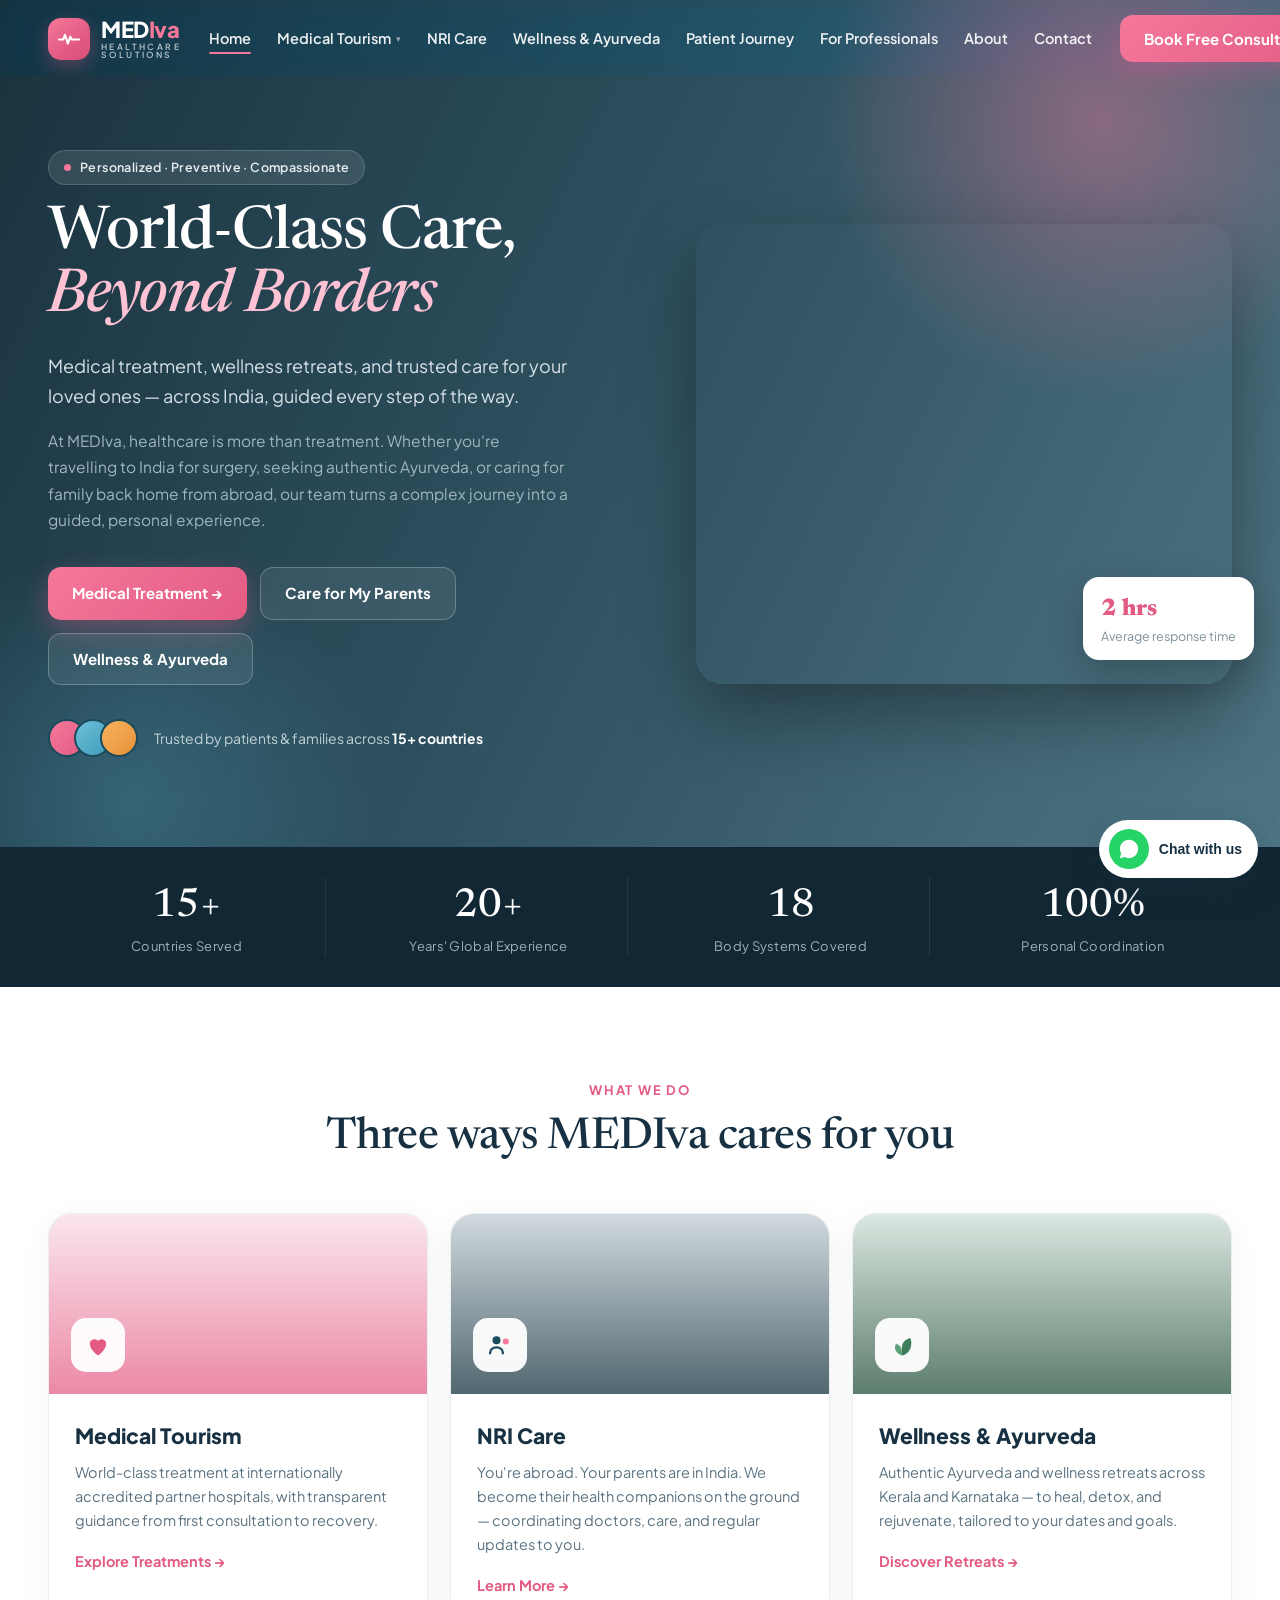
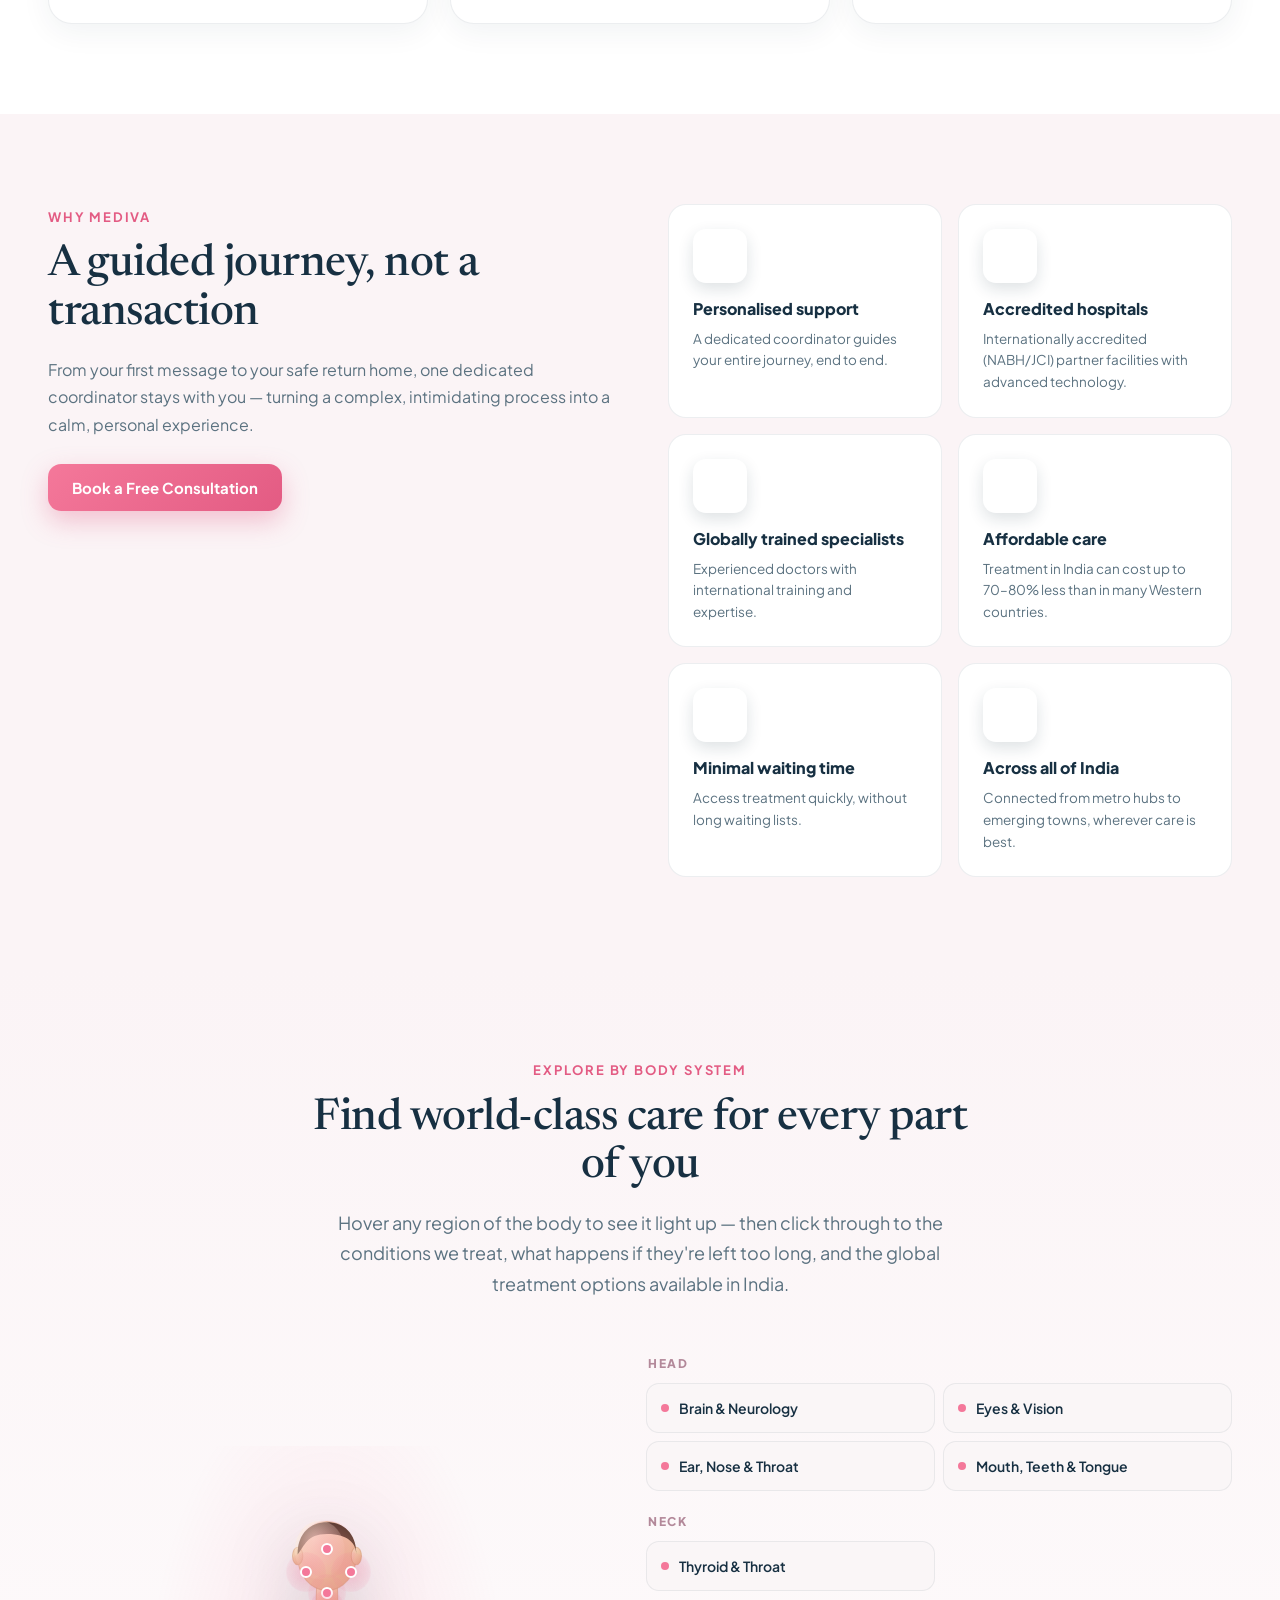
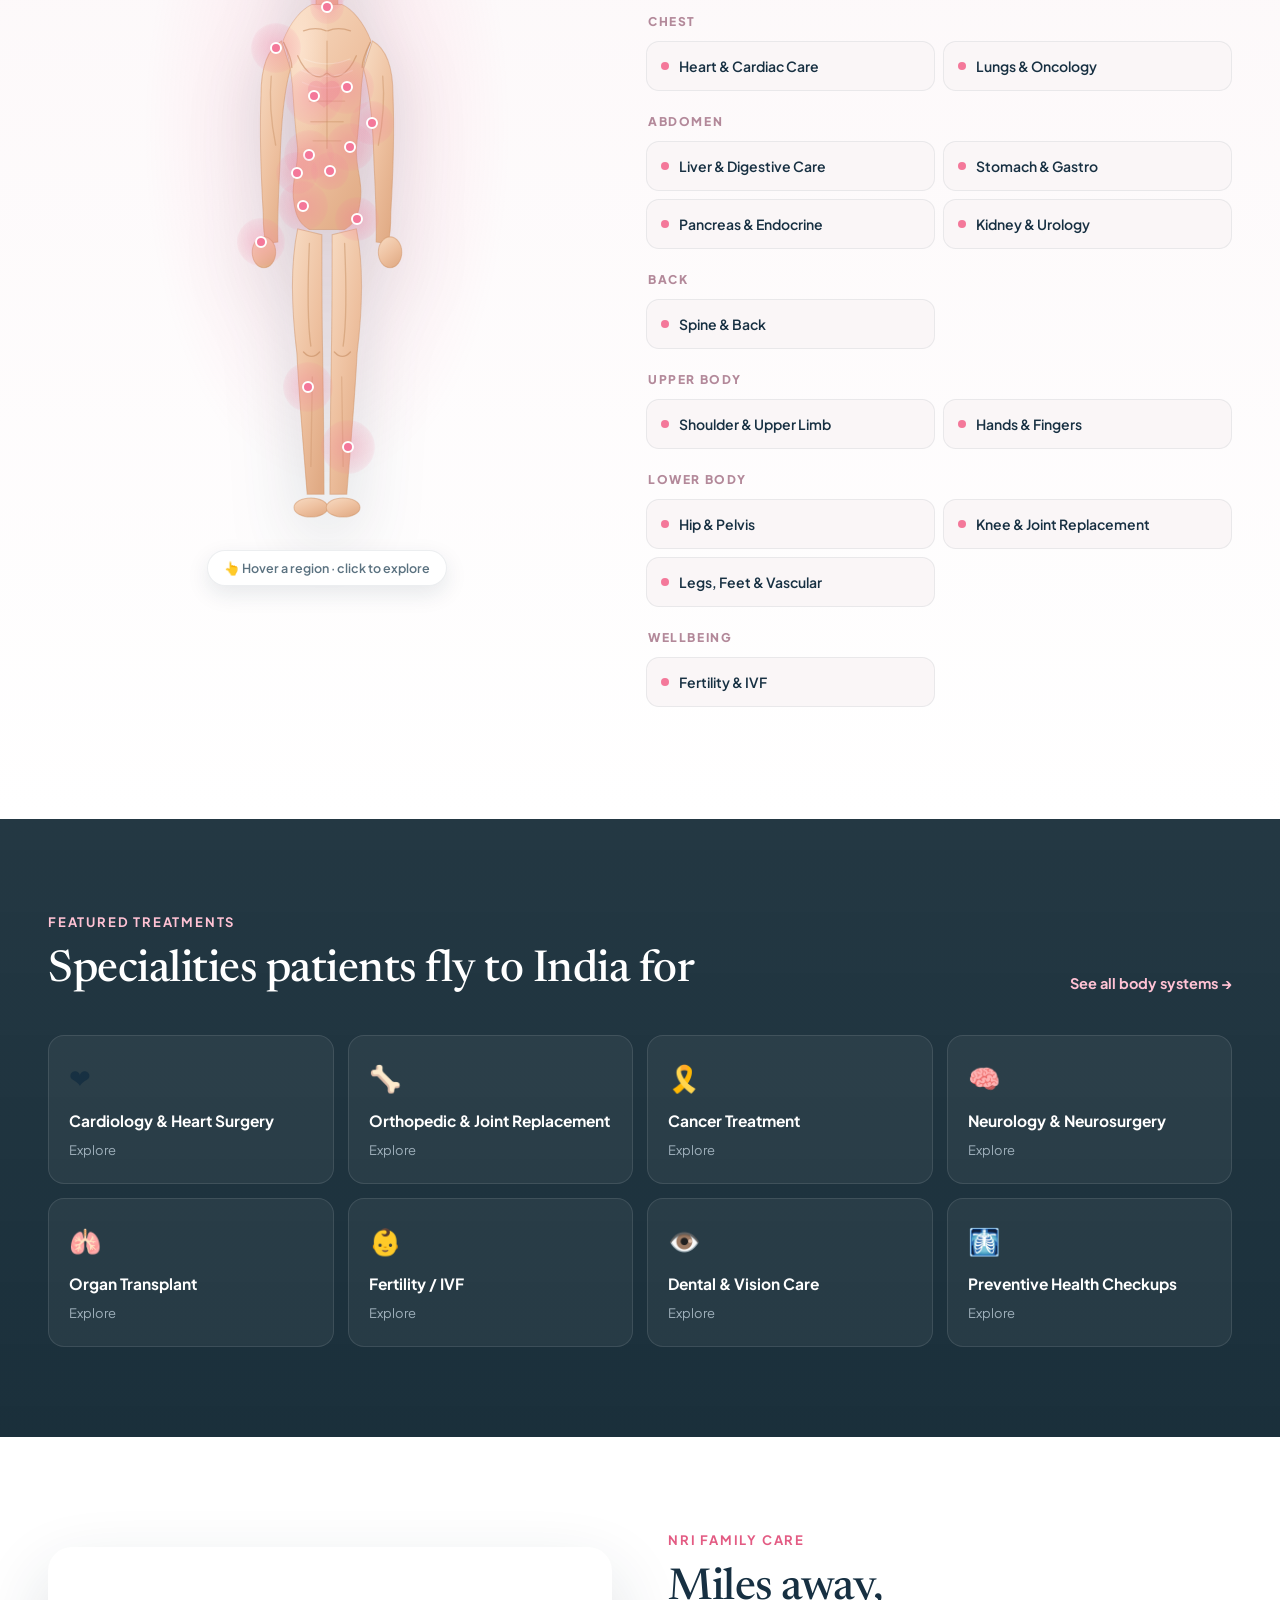
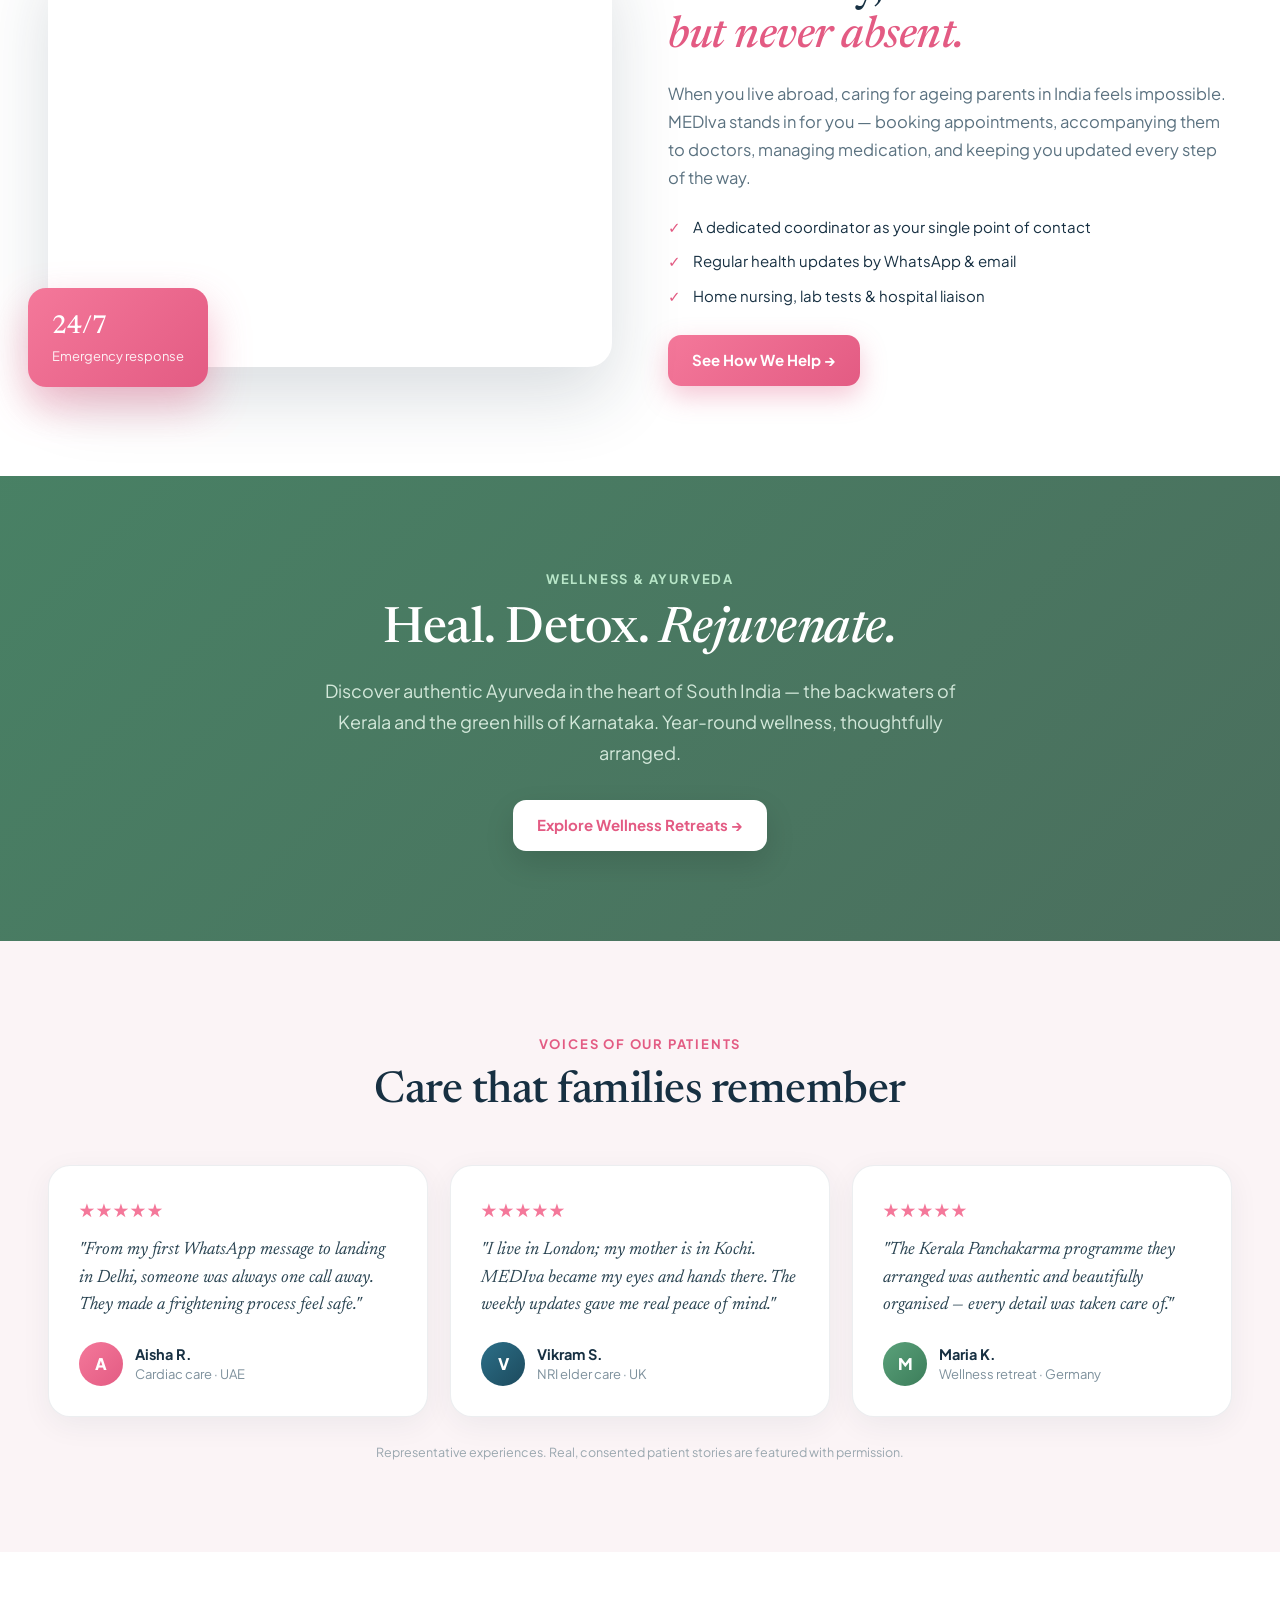
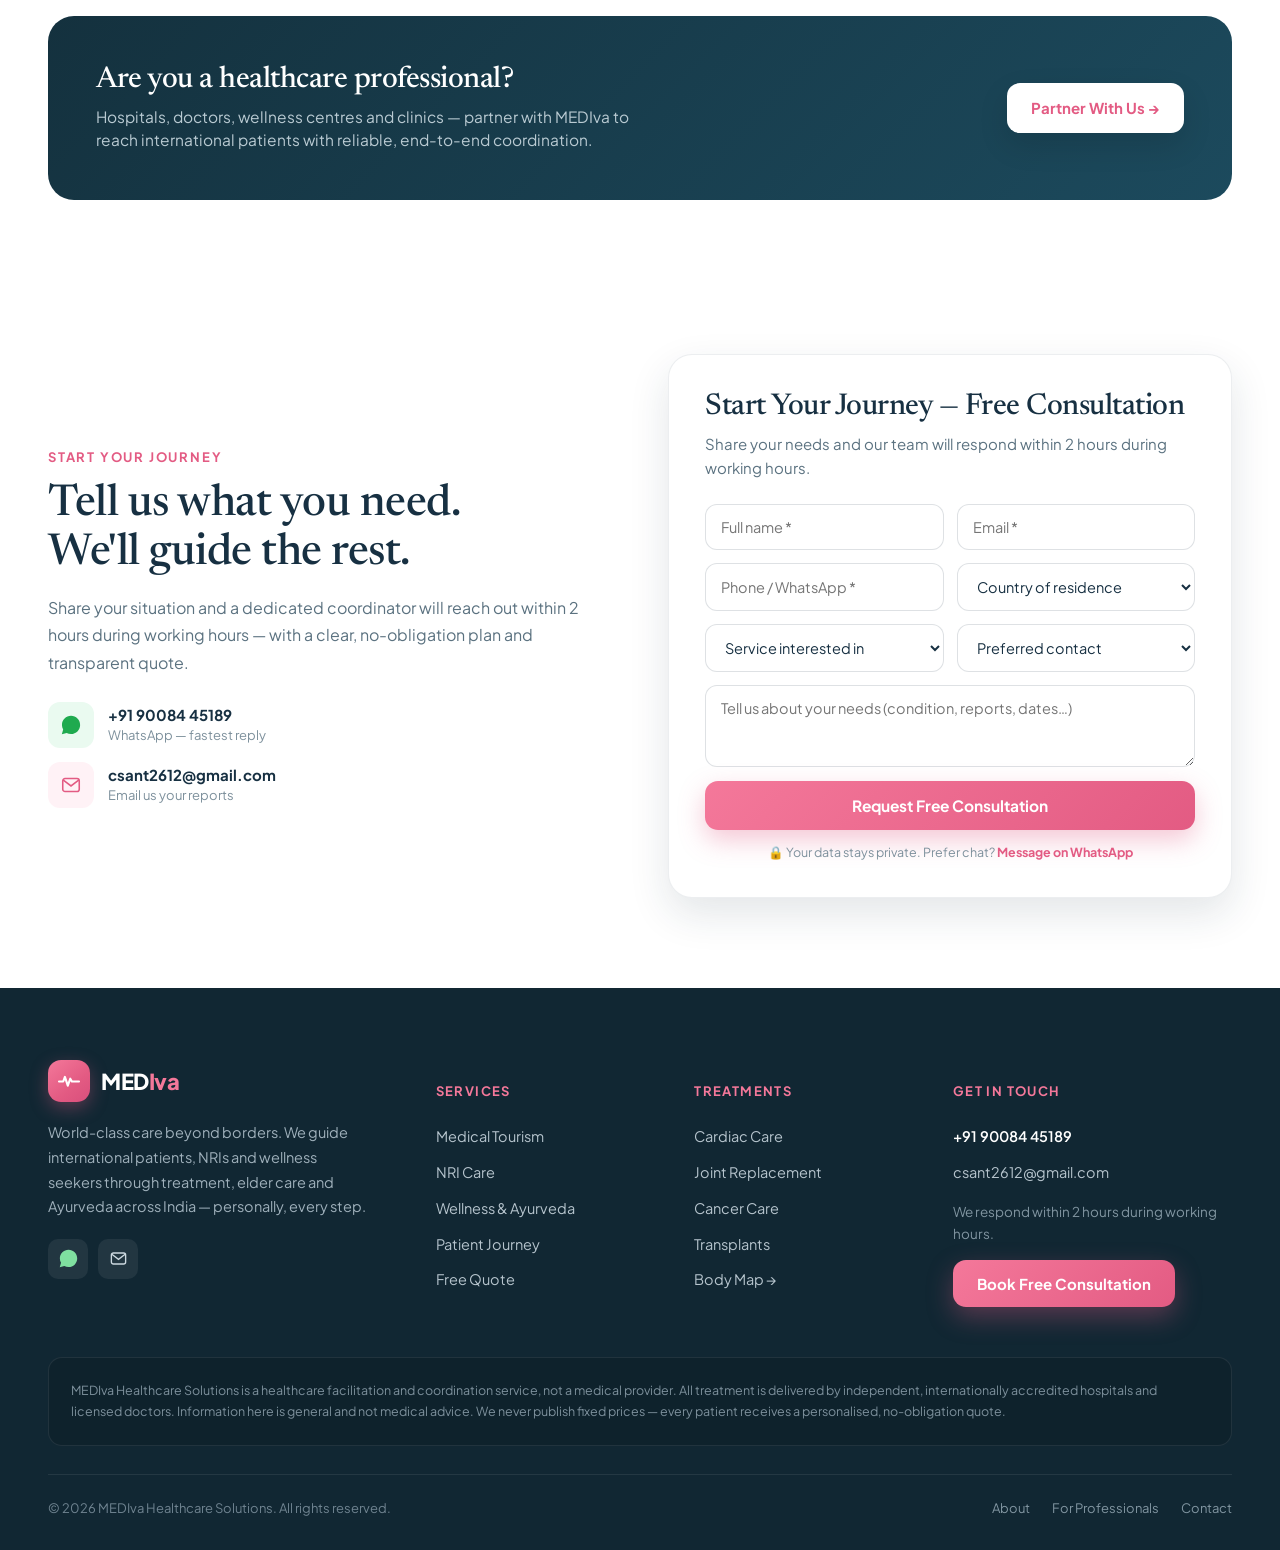
==== commit e5db579d: "Update index.html" ====
--- a/index.html
+++ b/index.html
@@ -35,10 +35,6 @@
       </div>
       <div style="position:relative">
         <div class="hero-photo" style="background-image:url(https://images.unsplash.com/photo-1631815588090-d4bfec5b1ccb?auto=format&fit=crop&w=1100&q=72)"></div>
-        <div class="float-card" style="top:26px;left:-26px;display:flex;align-items:center;gap:12px">
-          <span style="width:42px;height:42px;border-radius:12px;background:#eafaf0;display:inline-flex;align-items:center;justify-content:center"><svg width="22" height="22" viewBox="0 0 24 24" fill="none"><path d="M5 13l4 4 10-11" stroke="#1faa4f" stroke-width="2.6" stroke-linecap="round" stroke-linejoin="round"/></svg></span>
-          <div><div style="font-weight:800;font-size:15px;color:#173042">NABH / JCI partners</div><div style="font-size:12.5px;color:#7d909c">Internationally accredited</div></div>
-        </div>
         <div class="float-card" style="bottom:24px;right:-22px"><div style="font-weight:800;font-size:24px;color:#e35b83;font-family:var(--serif)">2&nbsp;hrs</div><div style="font-size:12.5px;color:#7d909c">Average response time</div></div>
       </div>
     </div>
@@ -176,4 +172,4 @@
 <div id="site-chrome"></div>
 <script src="assets/js/main.js"></script>
 </body>
-</html>+</html>
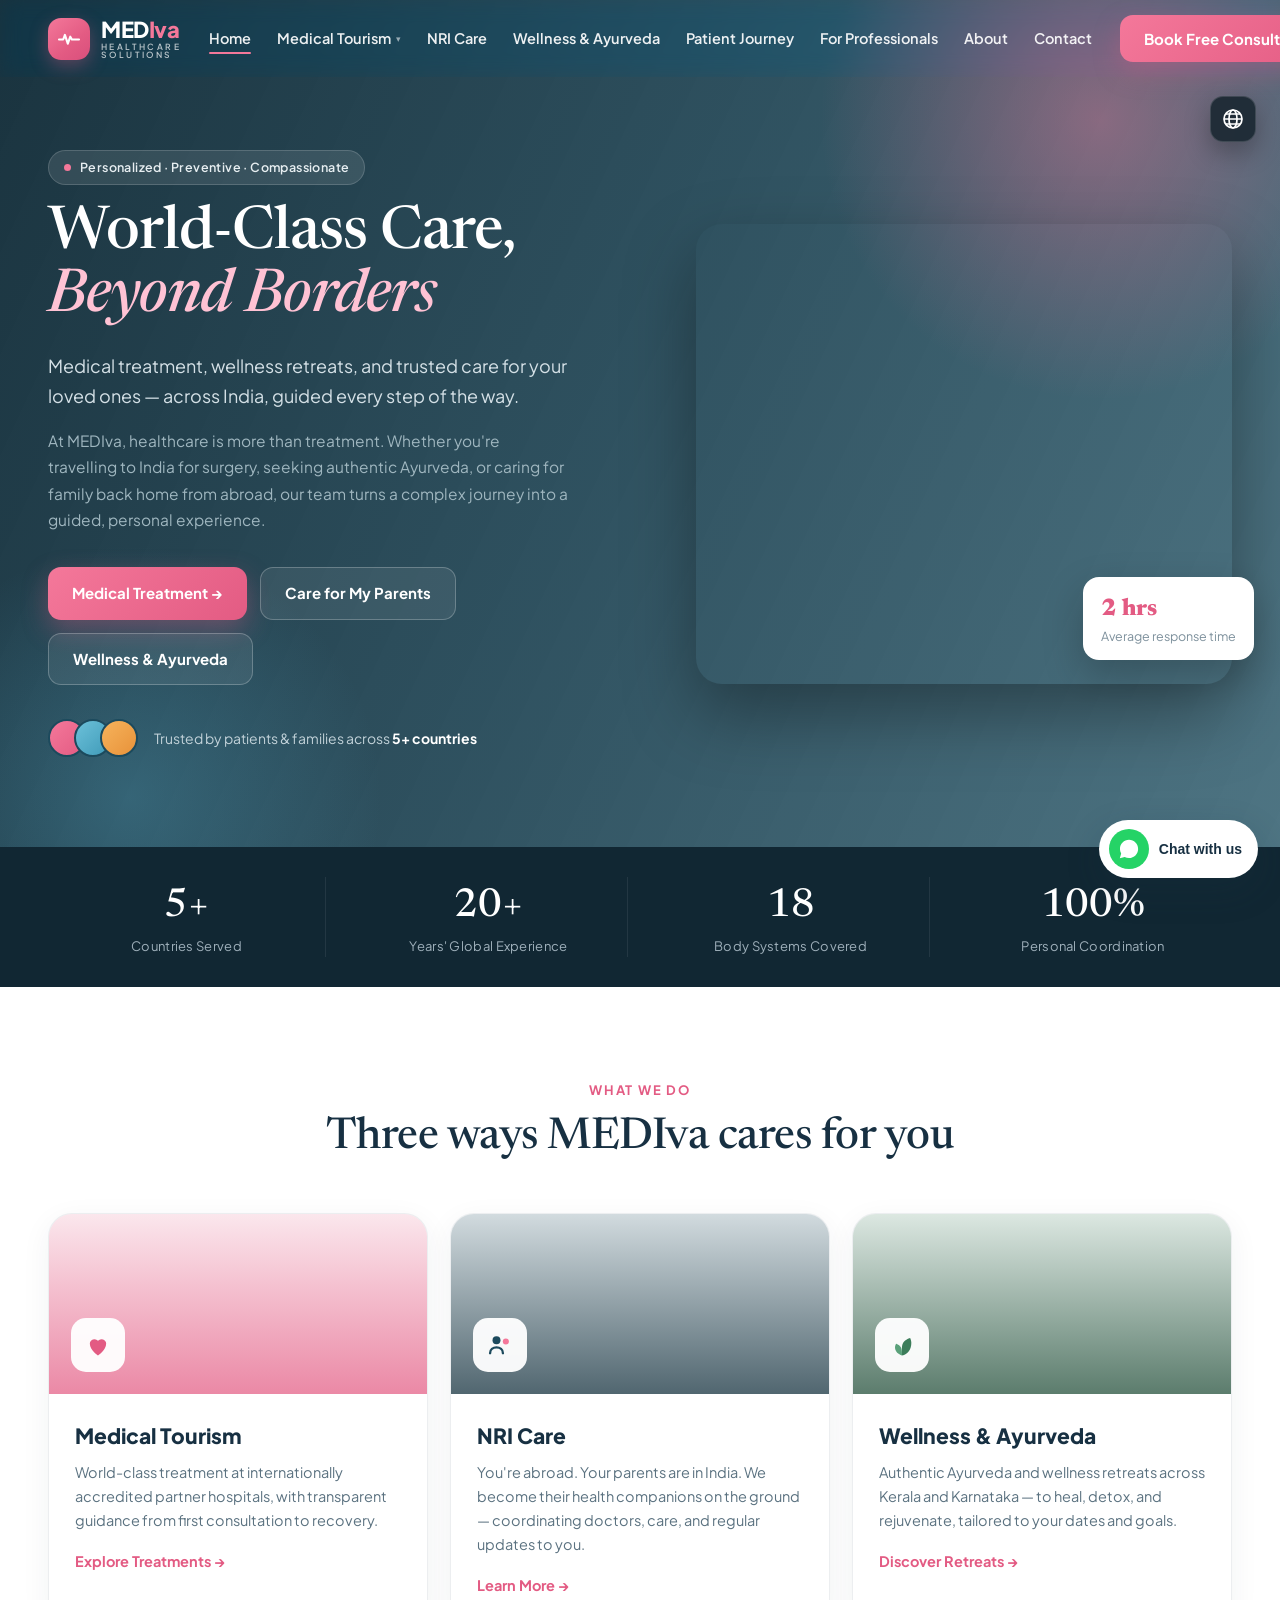
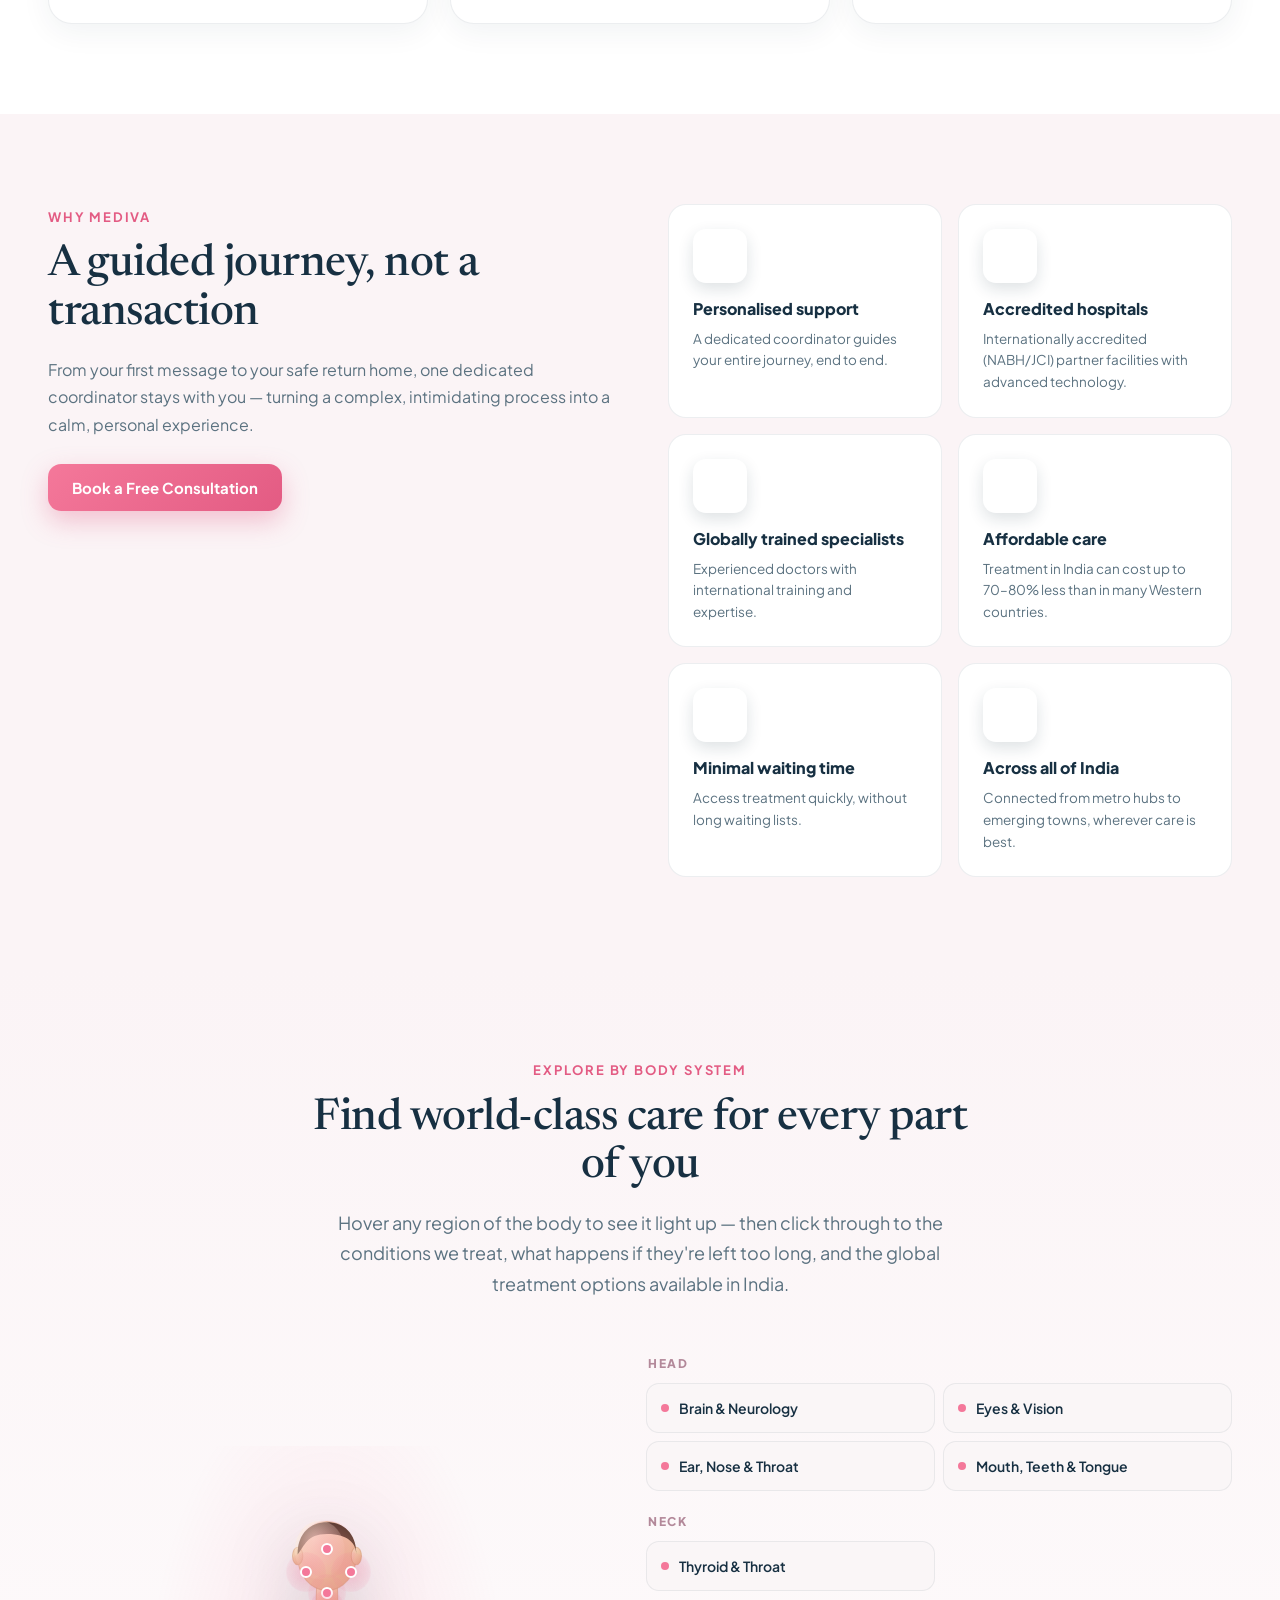
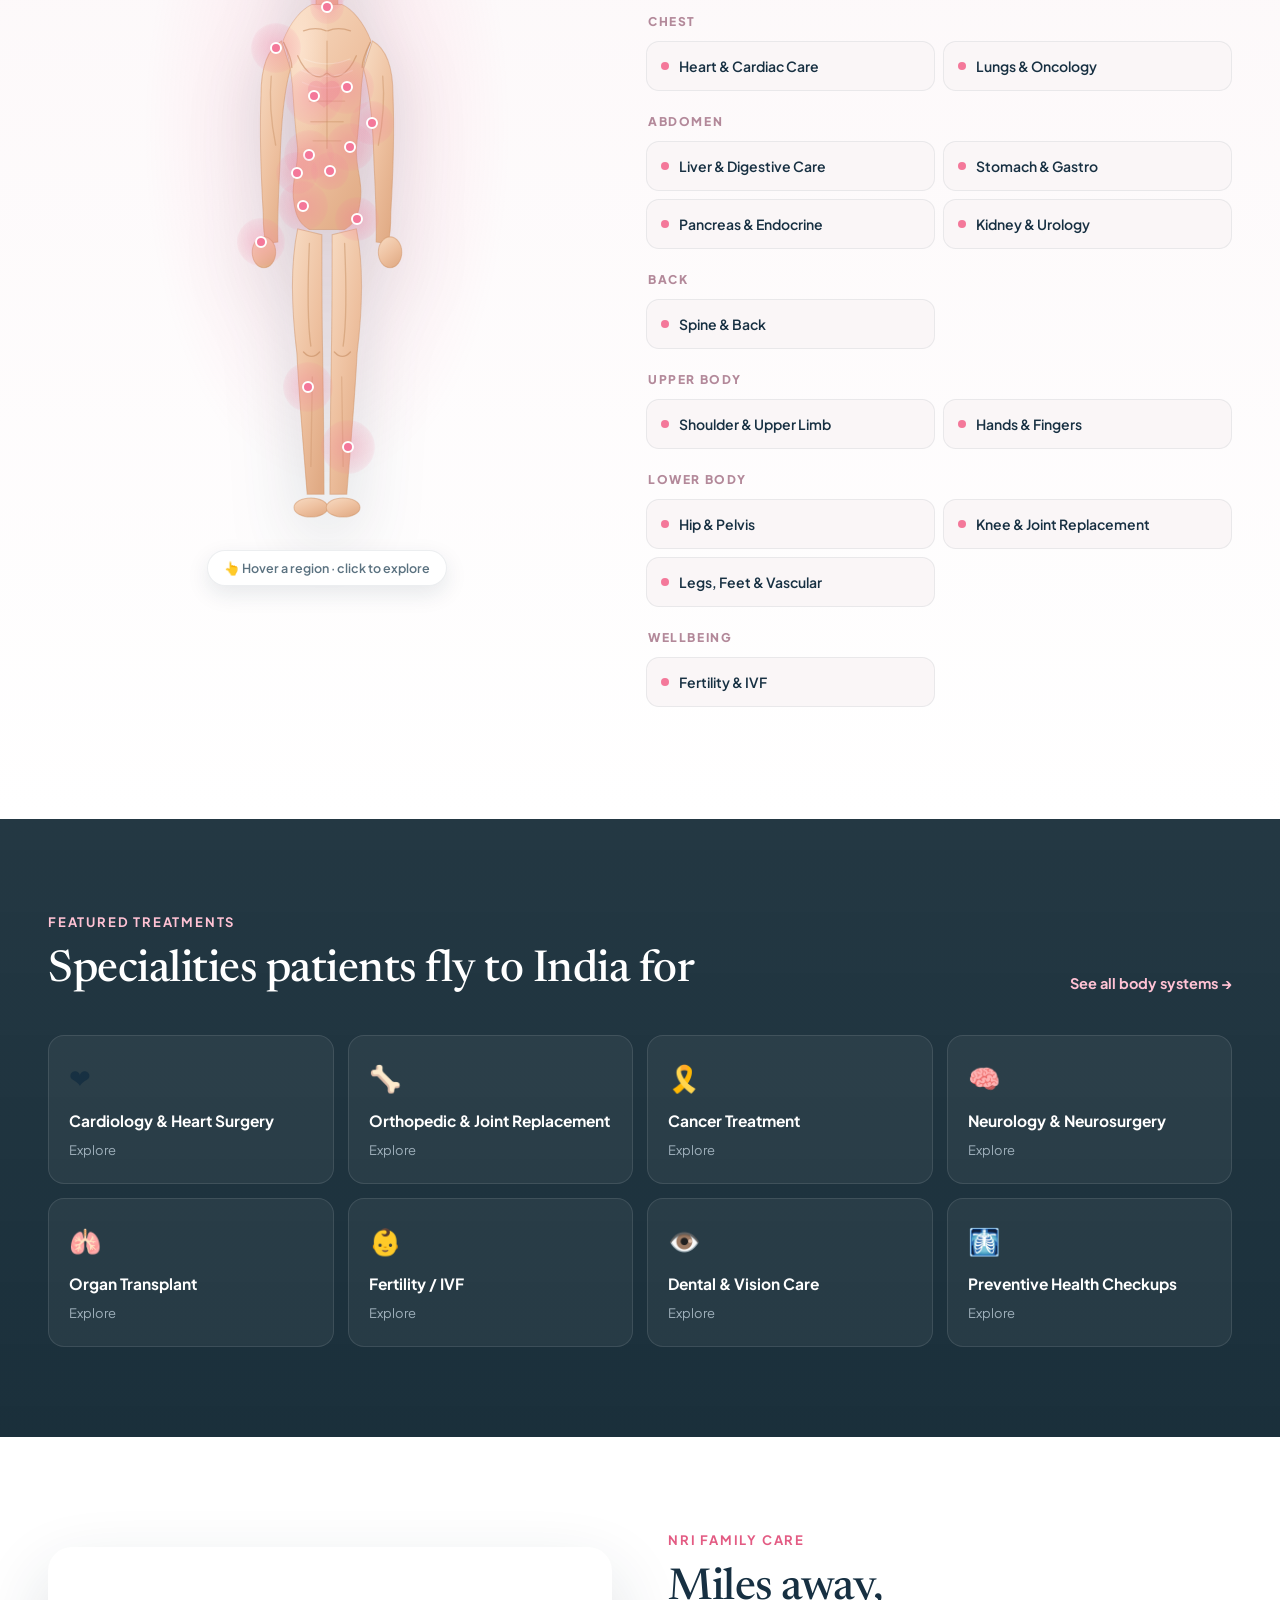
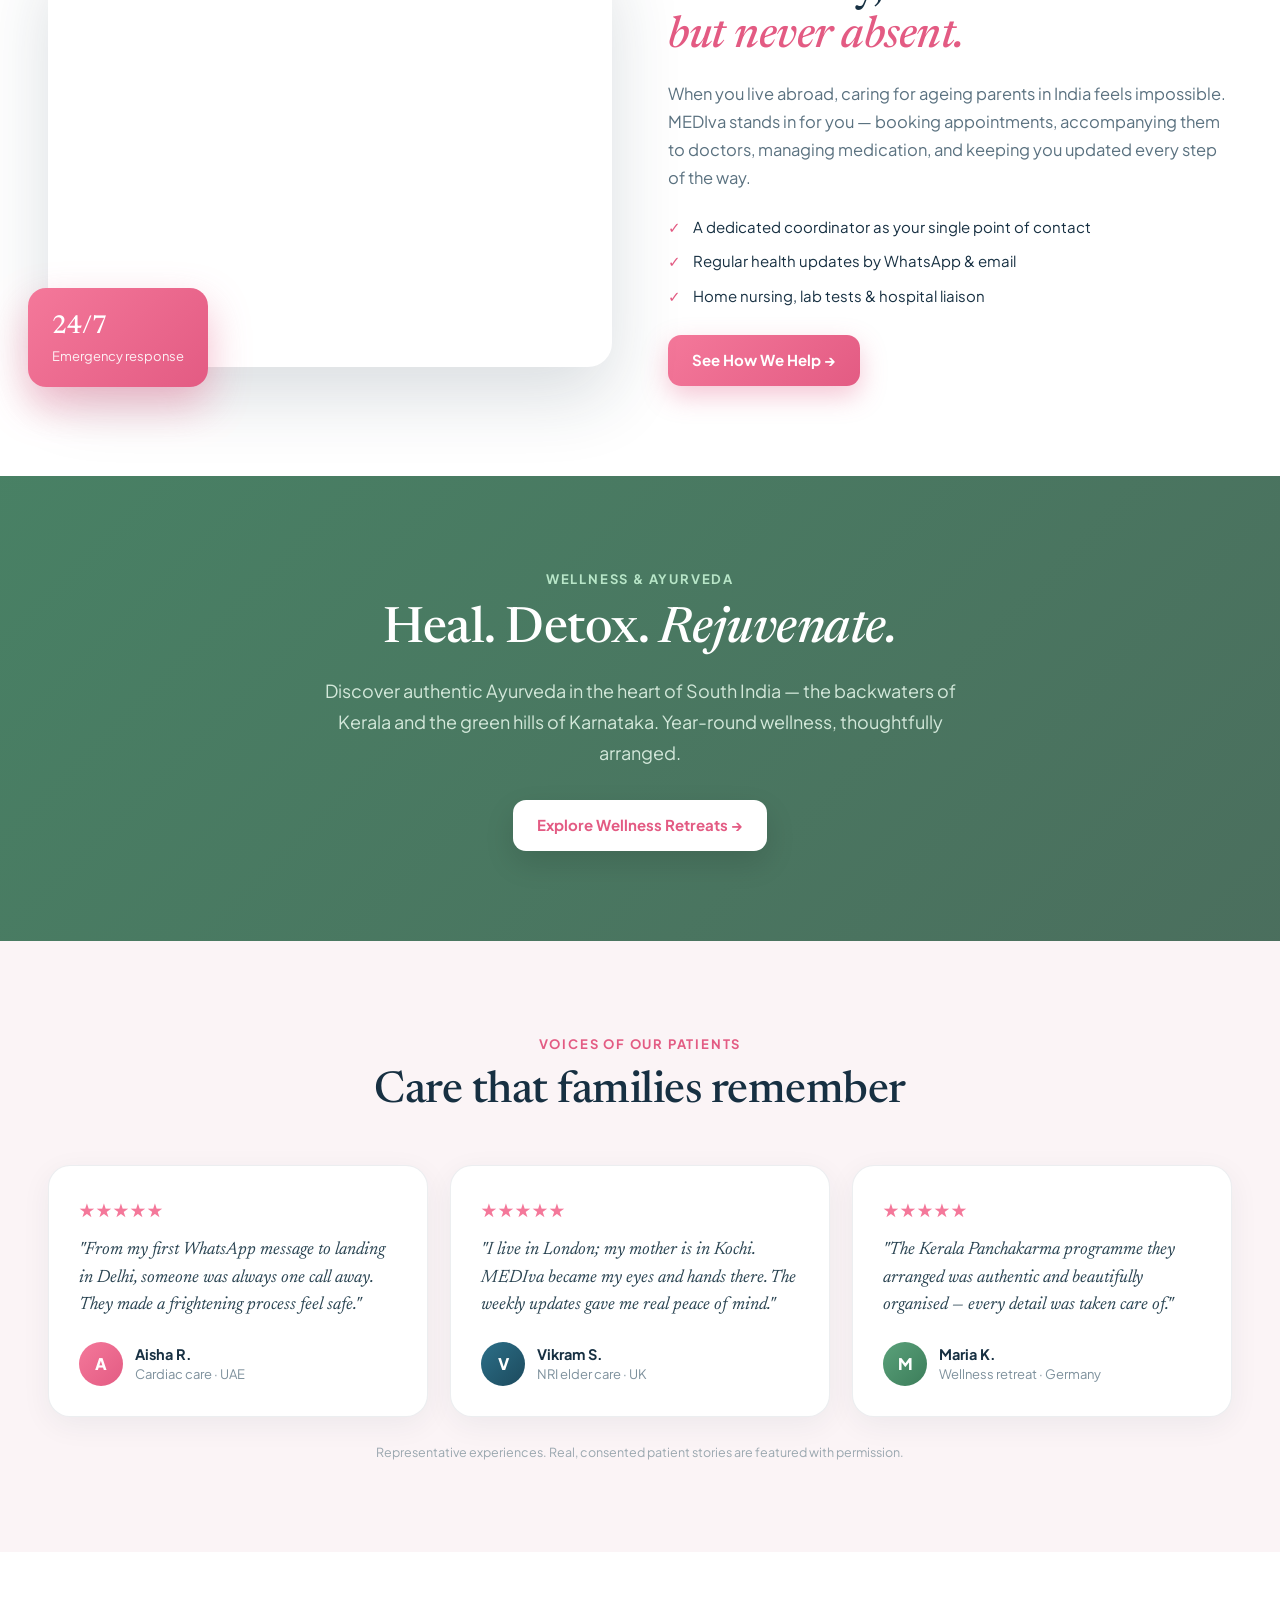
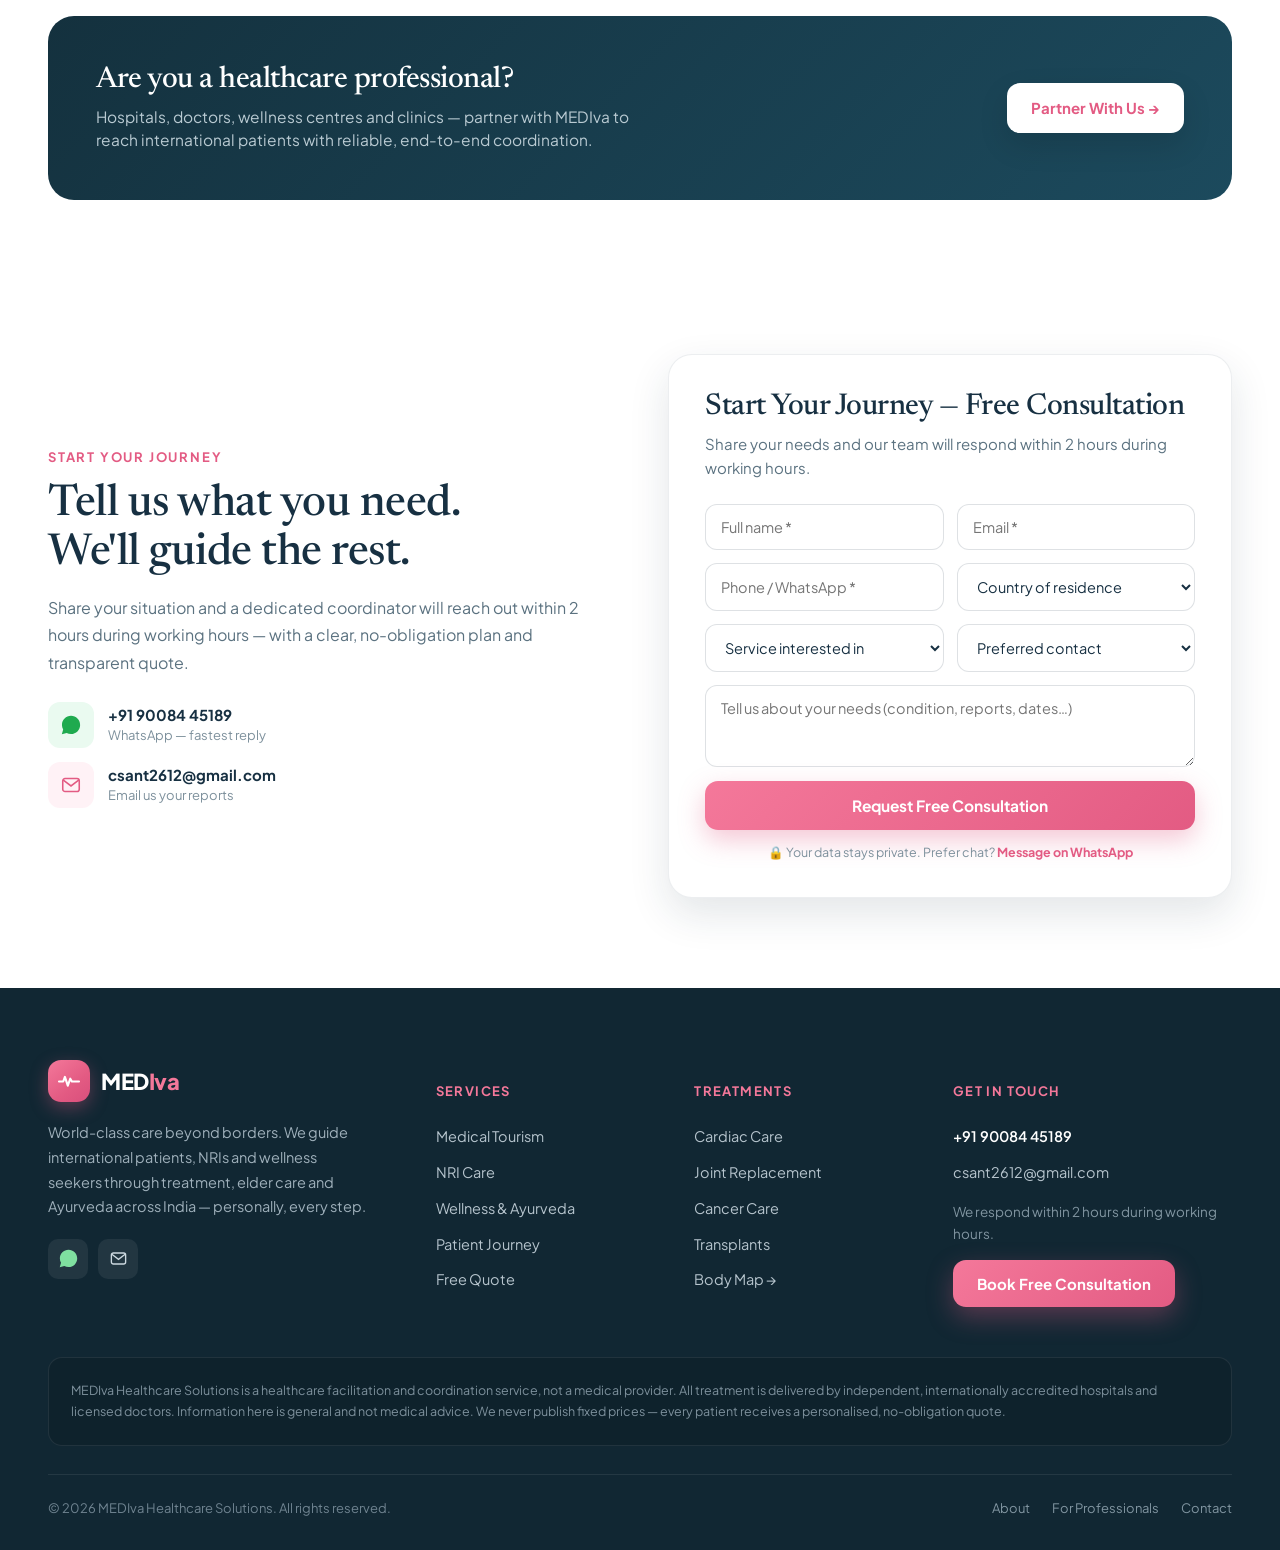
==== commit e1c68d3b: "Add files via upload" ====
--- a/index.html
+++ b/index.html
@@ -30,7 +30,7 @@
         </div>
         <div class="hero-trust">
           <div class="avatars"><span style="background:linear-gradient(135deg,#f4789a,#e35b83)"></span><span style="background:linear-gradient(135deg,#6cc1da,#3f9ab8)"></span><span style="background:linear-gradient(135deg,#f6b35c,#e8923a)"></span></div>
-          <span style="font-size:14px;color:#c2d2d9">Trusted by patients & families across <strong style="color:#fff">15+ countries</strong></span>
+          <span style="font-size:14px;color:#c2d2d9">Trusted by patients & families across <strong style="color:#fff">5+ countries</strong></span>
         </div>
       </div>
       <div style="position:relative">
@@ -42,7 +42,7 @@
 </section>
 
 <section class="counters"><div class="container"><div class="counters-grid">
-  <div class="counter"><div class="num" data-count="15" data-suffix="+">15+</div><div class="lbl">Countries Served</div></div>
+  <div class="counter"><div class="num" data-count="5" data-suffix="+">5+</div><div class="lbl">Countries Served</div></div>
   <div class="counter"><div class="num" data-count="20" data-suffix="+">20+</div><div class="lbl">Years' Global Experience</div></div>
   <div class="counter"><div class="num" data-count="18" data-suffix="">18</div><div class="lbl">Body Systems Covered</div></div>
   <div class="counter"><div class="num">100%</div><div class="lbl">Personal Coordination</div></div>
@@ -172,4 +172,4 @@
 <div id="site-chrome"></div>
 <script src="assets/js/main.js"></script>
 </body>
-</html>
+</html>
